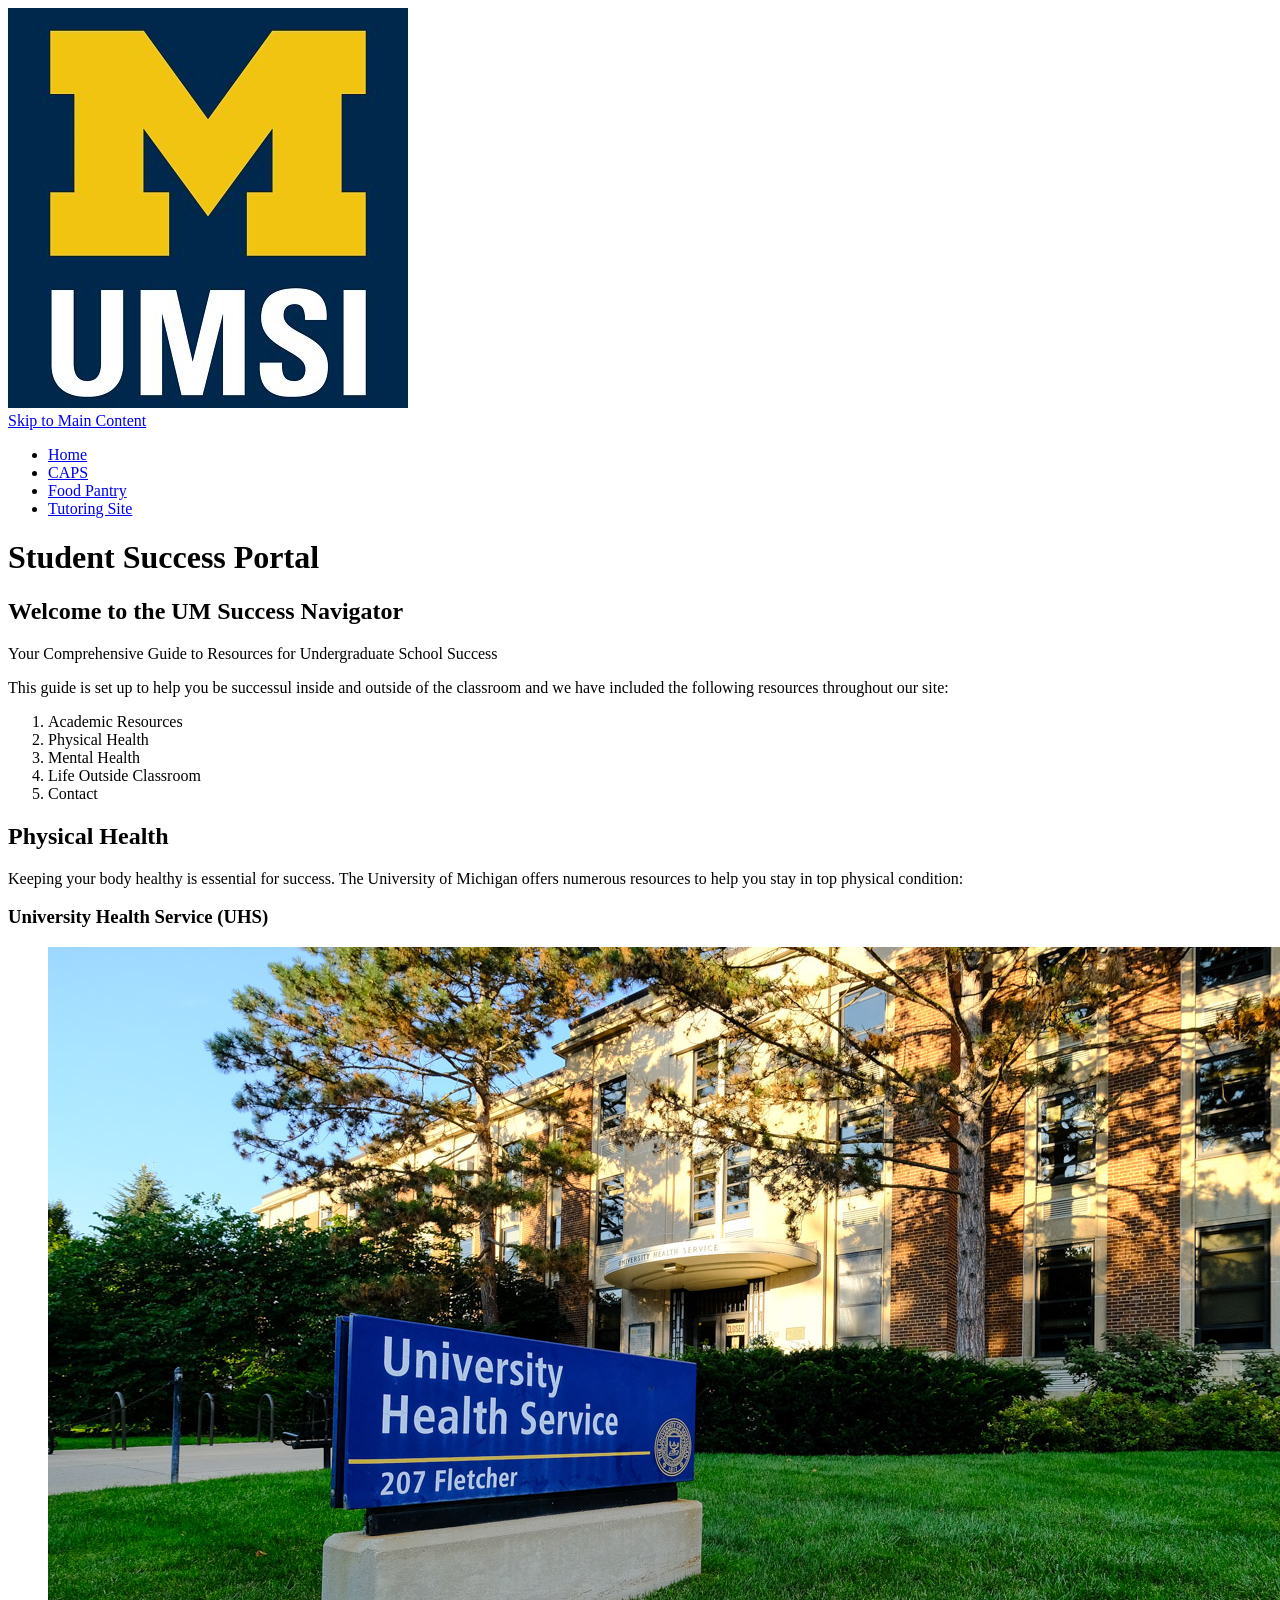
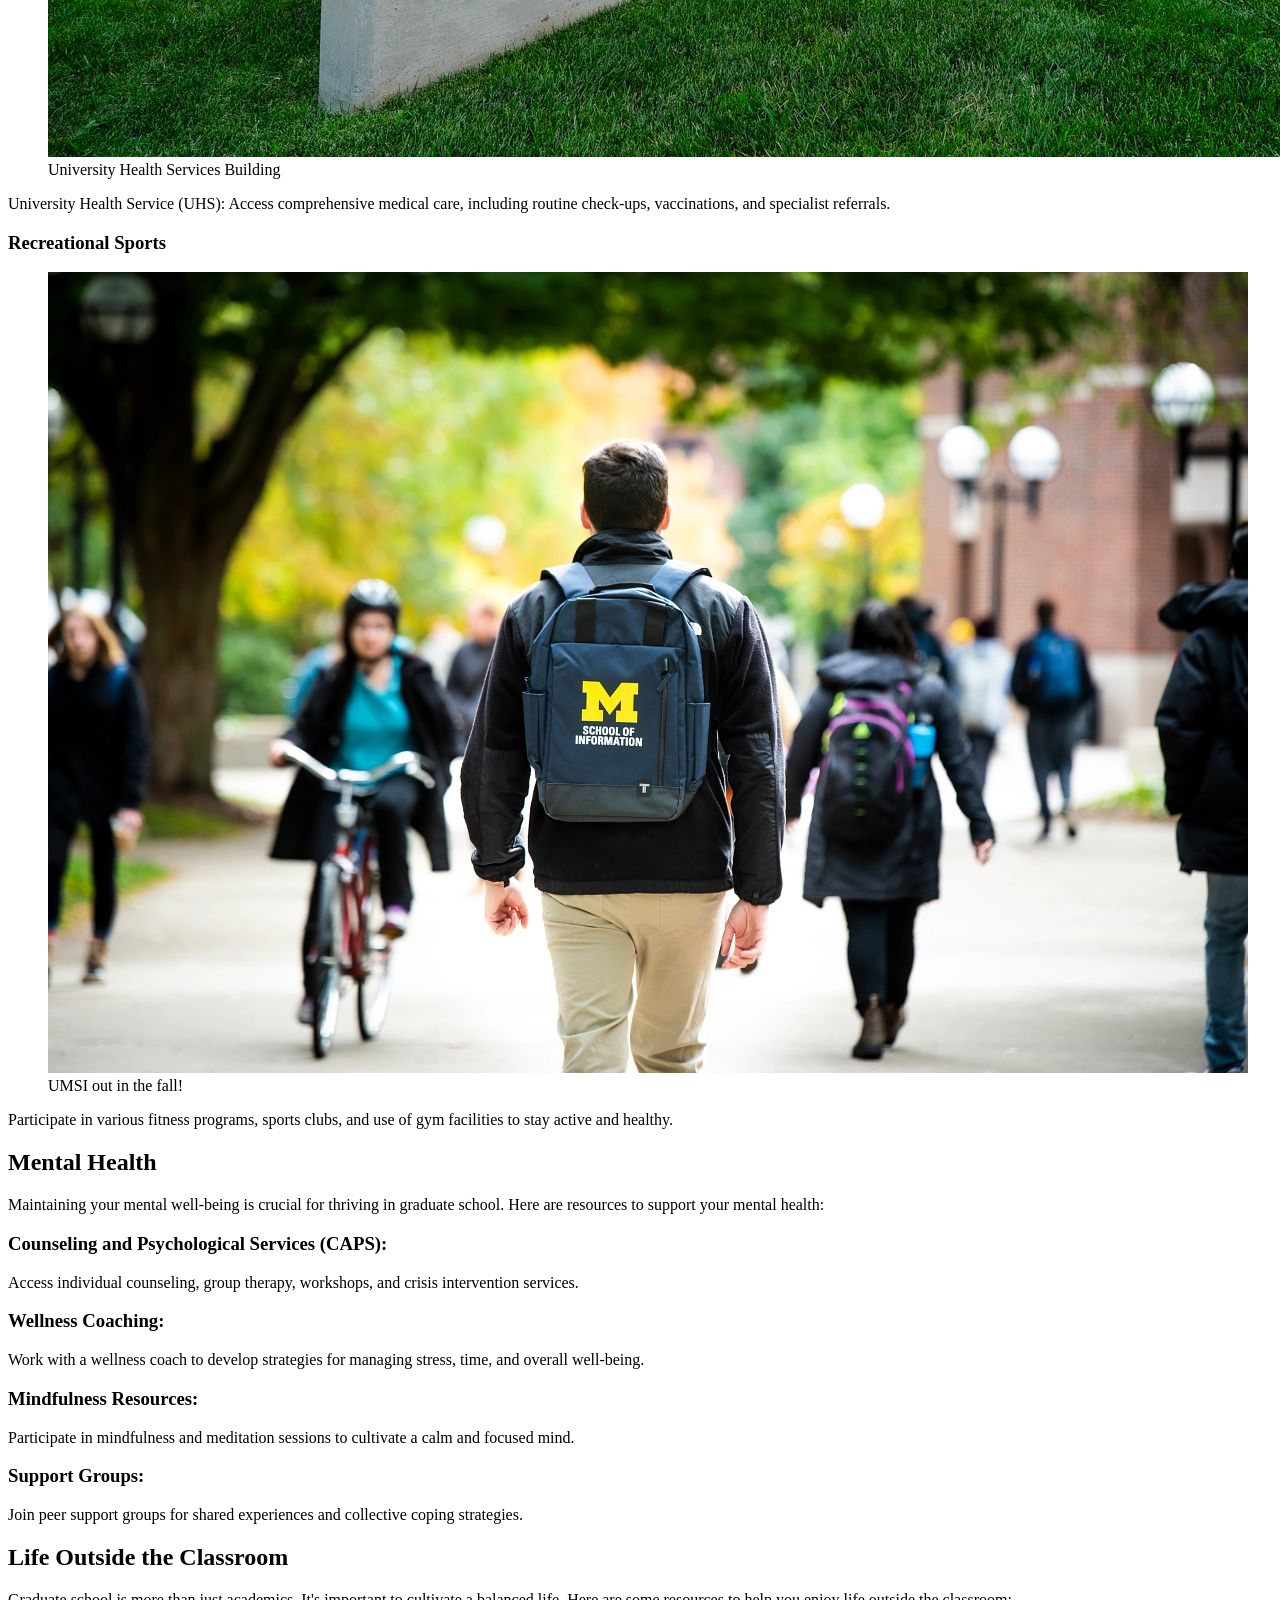
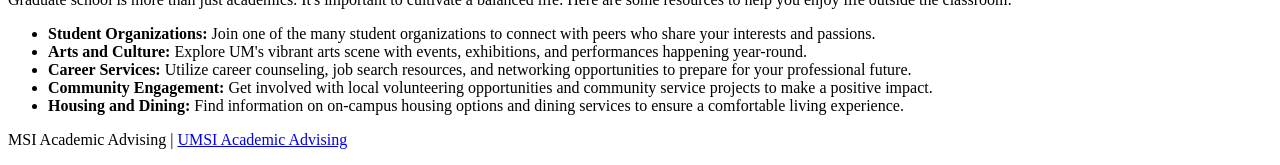
==== index.html @ 6a4523b0 "Fix" ====
<!DOCTYPE html>
<html lang="en">
<head>
    <meta charset="UTF-8">
    <meta name="viewport" content="width=device-width, initial-scale=1.0">
    <title>Student Success Portal</title>
</head>
<body>

    <header>
        <img src="images/UMSI_signature_vertical_informal_solidblue.jpg" alt="UMSI Logo"><br>
        <a href = "#main">Skip to Main Content</a>
        <nav>
            <ul>
                <li><a href = "index.html">Home</a></li>
                <li><a href = "caps.html">CAPS</a></li>
                <li><a href = "food_pantry.html">Food Pantry</a></li>
                <li><a href = "tutoring_site.html">Tutoring Site</a></li>
            </ul>
        </nav>
        <h1>Student Success Portal</h1>

    </header>
    <main id="main">
        <section>
            <h2>Welcome to the UM Success Navigator</h2>
            <p> Your Comprehensive Guide to Resources for Undergraduate School Success</p>
            <p>This guide is set up to help you be successul inside and outside of the classroom and we have included the following resources throughout our site:</p>
            <ol>
                <li>Academic Resources</li>
                <li>Physical Health</li>
                <li>Mental Health</li>
                <li>Life Outside Classroom</li>
                <li>Contact</li>
            </ol>
        </section>
        <section>
            <h2>Physical Health</h2>
            <p>Keeping your body healthy is essential for success. The University of Michigan offers numerous resources to help you stay in top physical condition:</p>
            <article>
                <h3>University Health Service (UHS)</h3>
                <figure>
                    <img src="images/UHS.jpg" alt="University Health Services building">
                    <figcaption>University Health Services Building</figcaption>
                </figure>
                <p>University Health Service (UHS): Access comprehensive medical care, including routine check-ups, vaccinations, and specialist referrals.</p>
            </article>
            <article>
                <h3>Recreational Sports</h3>
                <figure>
                    <img src="images/UMSI_CampusFall_UMSIBackpack_02.jpg" alt="A student wears a UMSI backpack in fall on the drag.">
                    <figcaption>UMSI out in the fall!</figcaption>
                </figure>
                <p>Participate in various fitness programs, sports clubs, and use of gym facilities to stay active and healthy.</p>
            </article>
        </section>
        
        <section>
            <h2>Mental Health</h2>
            <p>Maintaining your mental well-being is crucial for thriving in graduate school. Here are resources to support your mental health:</p>
            <article>
                <h3>Counseling and Psychological Services (CAPS):</h3>
                <p> Access individual counseling, group therapy, workshops, and crisis intervention services.</p>
            </article>
            <article>
                <h3>Wellness Coaching:</h3>

                <p>Work with a wellness coach to develop strategies for managing stress, time, and overall well-being.</p>
            </article>
            <article>
                <h3>Mindfulness Resources:</h3>

                <p> Participate in mindfulness and meditation sessions to cultivate a calm and focused mind.</p>
            </article>
            <article>
                <h3>Support Groups:</h3>

                <p> Join peer support groups for shared experiences and collective coping strategies.</p>
            </article>
        </section>

        
        <section id="life-outside-classroom">
            <h2>Life Outside the Classroom</h2>
            <p>Graduate school is more than just academics. It's important to cultivate a balanced life. Here are some resources to help you enjoy life outside the classroom:</p>
            <ul>
                <li><strong>Student Organizations:</strong> Join one of the many student organizations to connect with peers who share your interests and passions.</li>
                <li><strong>Arts and Culture:</strong> Explore UM's vibrant arts scene with events, exhibitions, and performances happening year-round.</li>
                <li><strong>Career Services:</strong> Utilize career counseling, job search resources, and networking opportunities to prepare for your professional future.</li>
                <li><strong>Community Engagement:</strong> Get involved with local volunteering opportunities and community service projects to make a positive impact.</li>
                <li><strong>Housing and Dining:</strong> Find information on on-campus housing options and dining services to ensure a comfortable living experience.</li>
            </ul>
        </section>
        <!-- Content taken & modified from UMGPT with the prompt, "write me a webpage of intro content to help University of Michigan Master's students navigate different resources for being successful in grad school - this will include academic resources, physical health resources, mental health resources, support for life outside the classroom"
        UMGPT. (2024). UMGPT (August 29th version) [Large language model]. -->
    </main>
    <footer>
        <p>MSI Academic Advising | <a href="https://sites.google.com/umich.edu/msiacademicadvising/student-support-resources">UMSI Academic Advising </a></p>
    </footer>
</body>
</html>
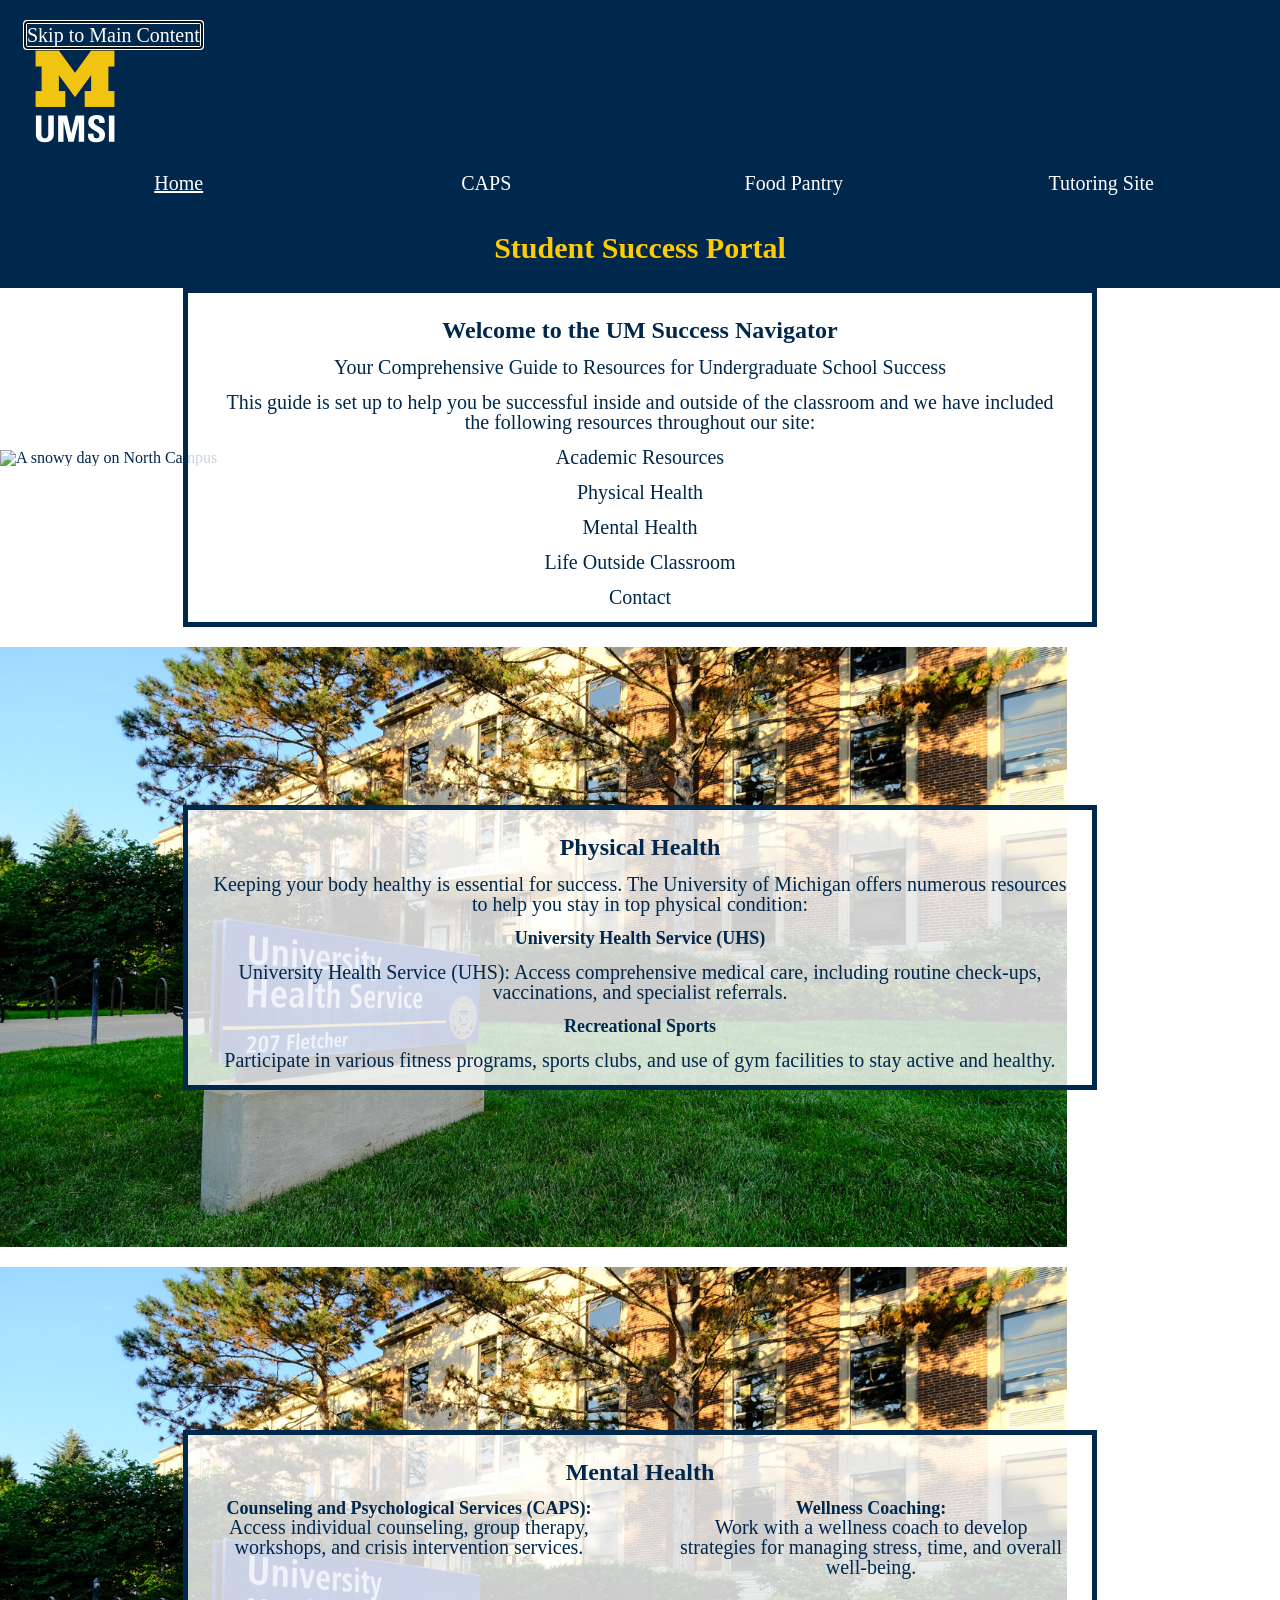
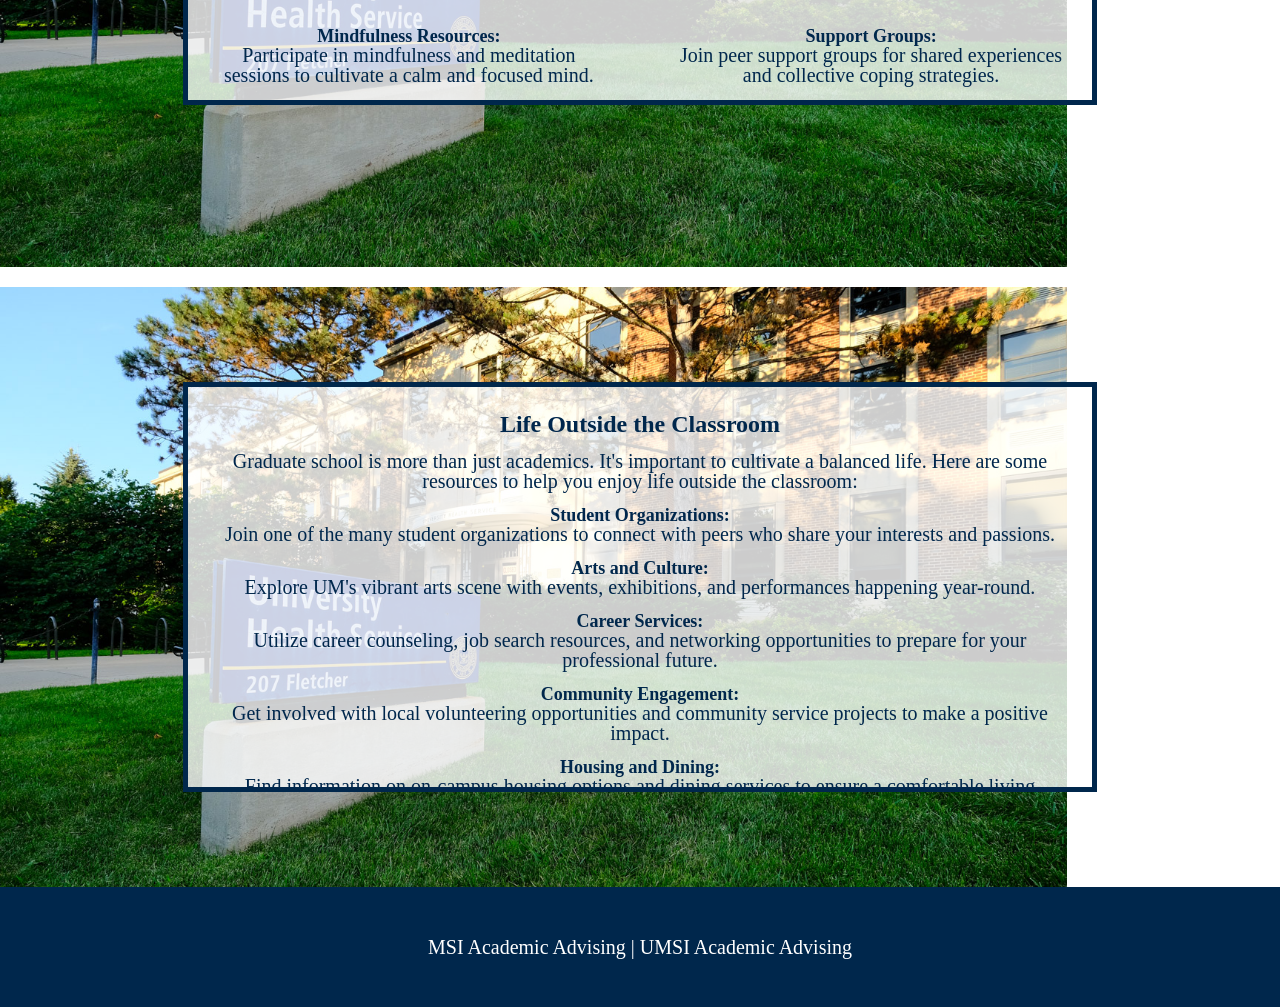
==== commit e3ca47ba: "Mobile for index" ====
--- a/index.html
+++ b/index.html
@@ -3,16 +3,18 @@
 <head>
     <meta charset="UTF-8">
     <meta name="viewport" content="width=device-width, initial-scale=1.0">
+    <link rel="stylesheet" href="css/html5reset.css">
+    <link rel="stylesheet" href="css/style.css">
     <title>Student Success Portal</title>
 </head>
 <body>
 
     <header>
-        <img src="images/UMSI_signature_vertical_informal_solidblue.jpg" alt="UMSI Logo"><br>
-        <a href = "#main">Skip to Main Content</a>
+        <div class="skip"><a href="#main" autofocus tabindex="0">Skip to Main Content</a></div>
+        <img id="logo" src="images/UMSI_signature_vertical_informal_solidblue.jpg" alt="UMSI Logo"><br>
         <nav>
-            <ul>
-                <li><a href = "index.html">Home</a></li>
+            <ul id="menu">
+                <li><a href = "index.html" class="selected">Home</a></li>
                 <li><a href = "caps.html">CAPS</a></li>
                 <li><a href = "food_pantry.html">Food Pantry</a></li>
                 <li><a href = "tutoring_site.html">Tutoring Site</a></li>
@@ -22,77 +24,61 @@
 
     </header>
     <main id="main">
-        <section>
-            <h2>Welcome to the UM Success Navigator</h2>
-            <p> Your Comprehensive Guide to Resources for Undergraduate School Success</p>
-            <p>This guide is set up to help you be successul inside and outside of the classroom and we have included the following resources throughout our site:</p>
-            <ol>
-                <li>Academic Resources</li>
-                <li>Physical Health</li>
-                <li>Mental Health</li>
-                <li>Life Outside Classroom</li>
-                <li>Contact</li>
-            </ol>
-        </section>
-        <section>
-            <h2>Physical Health</h2>
-            <p>Keeping your body healthy is essential for success. The University of Michigan offers numerous resources to help you stay in top physical condition:</p>
-            <article>
-                <h3>University Health Service (UHS)</h3>
-                <figure>
-                    <img src="images/UHS.jpg" alt="University Health Services building">
-                    <figcaption>University Health Services Building</figcaption>
-                </figure>
-                <p>University Health Service (UHS): Access comprehensive medical care, including routine check-ups, vaccinations, and specialist referrals.</p>
-            </article>
-            <article>
-                <h3>Recreational Sports</h3>
-                <figure>
-                    <img src="images/UMSI_CampusFall_UMSIBackpack_02.jpg" alt="A student wears a UMSI backpack in fall on the drag.">
-                    <figcaption>UMSI out in the fall!</figcaption>
-                </figure>
-                <p>Participate in various fitness programs, sports clubs, and use of gym facilities to stay active and healthy.</p>
-            </article>
-        </section>
+        <div class="container">
+            <div id="home-text" class="textbox">
+                <h2>Welcome to the UM Success Navigator</h2>
+                <p> Your Comprehensive Guide to Resources for Undergraduate School Success</p>
+                <p>This guide is set up to help you be successful inside and outside of the classroom and we have included the following resources throughout our site:</p>
+                <ol>
+                    <li>Academic Resources</li>
+                    <li>Physical Health</li>
+                    <li>Mental Health</li>
+                    <li>Life Outside Classroom</li>
+                    <li>Contact</li>
+                </ol>
+            </div>
+            <img id="home-img" class="imgbox" src="images/MCOMMONS-WinterSemester2025-37.jpg" alt="A snowy day on North Campus">
+
+            <div id="physical-text" class="textbox">
+                <h2>Physical Health</h2>
+                <p>Keeping your body healthy is essential for success. The University of Michigan offers numerous resources to help you stay in top physical condition:</p>
+                <article>
+                    <h4>University Health Service (UHS)</h4>
+                    <p>University Health Service (UHS): Access comprehensive medical care, including routine check-ups, vaccinations, and specialist referrals.</p>
+                </article>
+                <article>
+                    <h4>Recreational Sports</h4>
+                    <p>Participate in various fitness programs, sports clubs, and use of gym facilities to stay active and healthy.</p>
+                </article>
+            </div>
+            <img id="physical-img" class="imgbox" src="images/UHS.jpg" alt="University Health Services building">
         
-        <section>
-            <h2>Mental Health</h2>
-            <p>Maintaining your mental well-being is crucial for thriving in graduate school. Here are resources to support your mental health:</p>
-            <article>
-                <h3>Counseling and Psychological Services (CAPS):</h3>
-                <p> Access individual counseling, group therapy, workshops, and crisis intervention services.</p>
-            </article>
-            <article>
-                <h3>Wellness Coaching:</h3>
+            <div id="mental-text" class="textbox">
+                <h2>Mental Health</h2>
+                <ul id="health-list">
+                    <li><h4>Counseling and Psychological Services (CAPS):</h4> Access individual counseling, group therapy, workshops, and crisis intervention services.</li>
+                    <li><h4>Wellness Coaching:</h4> Work with a wellness coach to develop strategies for managing stress, time, and overall well-being.</li>
+                    <li><h4>Mindfulness Resources:</h4> Participate in mindfulness and meditation sessions to cultivate a calm and focused mind.</li>
+                    <li><h4>Support Groups:</h4> Join peer support groups for shared experiences and collective coping strategies.</li>
+                </ul>
+            </div>
+            <img id="mental-img" class="imgbox" src="images/UHS.jpg" alt="University Health Services building">
 
-                <p>Work with a wellness coach to develop strategies for managing stress, time, and overall well-being.</p>
-            </article>
-            <article>
-                <h3>Mindfulness Resources:</h3>
-
-                <p> Participate in mindfulness and meditation sessions to cultivate a calm and focused mind.</p>
-            </article>
-            <article>
-                <h3>Support Groups:</h3>
-
-                <p> Join peer support groups for shared experiences and collective coping strategies.</p>
-            </article>
-        </section>
-
-        
-        <section id="life-outside-classroom">
-            <h2>Life Outside the Classroom</h2>
-            <p>Graduate school is more than just academics. It's important to cultivate a balanced life. Here are some resources to help you enjoy life outside the classroom:</p>
-            <ul>
-                <li><strong>Student Organizations:</strong> Join one of the many student organizations to connect with peers who share your interests and passions.</li>
-                <li><strong>Arts and Culture:</strong> Explore UM's vibrant arts scene with events, exhibitions, and performances happening year-round.</li>
-                <li><strong>Career Services:</strong> Utilize career counseling, job search resources, and networking opportunities to prepare for your professional future.</li>
-                <li><strong>Community Engagement:</strong> Get involved with local volunteering opportunities and community service projects to make a positive impact.</li>
-                <li><strong>Housing and Dining:</strong> Find information on on-campus housing options and dining services to ensure a comfortable living experience.</li>
-            </ul>
-        </section>
-        <!-- Content taken & modified from UMGPT with the prompt, "write me a webpage of intro content to help University of Michigan Master's students navigate different resources for being successful in grad school - this will include academic resources, physical health resources, mental health resources, support for life outside the classroom"
-        UMGPT. (2024). UMGPT (August 29th version) [Large language model]. -->
+            <div id="outside-text" class= "textbox">
+                <h2>Life Outside the Classroom</h2>
+                <p>Graduate school is more than just academics. It's important to cultivate a balanced life. Here are some resources to help you enjoy life outside the classroom:</p>
+                <ul id="life -list">
+                    <li><h4>Student Organizations:</h4> Join one of the many student organizations to connect with peers who share your interests and passions.</li>
+                    <li><h4>Arts and Culture:</h4> Explore UM's vibrant arts scene with events, exhibitions, and performances happening year-round.</li>
+                    <li><h4>Career Services:</h4> Utilize career counseling, job search resources, and networking opportunities to prepare for your professional future.</li>
+                    <li><h4>Community Engagement:</h4> Get involved with local volunteering opportunities and community service projects to make a positive impact.</li>
+                    <li><h4>Housing and Dining:</h4> Find information on on-campus housing options and dining services to ensure a comfortable living experience.</li>
+                </ul>
+            </div>
+            <img id="outside-img" class="imgbox" src="images/UHS.jpg" alt="University Health Services building">
+            <!-- Content taken & modified from UMGPT with the prompt, "write me a webpage of intro content to help University of Michigan Master's students navigate different resources for being successful in grad school - this will include academic resources, physical health resources, mental health resources, support for life outside the classroom"
+            UMGPT. (2024). UMGPT (August 29th version) [Large language model]. -->
+        </div>
     </main>
     <footer>
         <p>MSI Academic Advising | <a href="https://sites.google.com/umich.edu/msiacademicadvising/student-support-resources">UMSI Academic Advising </a></p>
--- a/css/style.css
+++ b/css/style.css
@@ -0,0 +1,162 @@
+p, li {
+    font-size: 20px;
+    margin: 15px;
+    padding-right: 10px;
+    padding-left: 10px;
+    font-family: 'Sans serif';
+}
+
+*:focus {
+    border: 2px solid;
+}
+
+a:link, a:visited, a:hover, a:active{
+    font-size: 20px;
+    color: white;
+    text-align: center;
+}
+
+a {
+    text-decoration: none;
+}
+
+.selected {
+    text-decoration: underline;
+}
+
+.skip a {
+    position: relative;
+    top: -100px
+}
+
+.skip a:focus {
+    top: 0px;
+}
+
+.container {
+    display: grid;
+    color: #00274C;
+    grid-template-columns: 1fr 5fr 1fr;
+
+    align-items: center;
+    justify-content: center;
+    row-gap: 20px;
+}
+
+.imgbox{
+    grid-column-start: 1;
+    grid-column-end: 3;
+    z-index: 0;
+
+    max-height: 600px;
+    overflow: hidden;
+}
+
+.textbox {
+    background-color: rgba(255, 255, 255, .8);
+    grid-column-start: 2;
+    grid-column-end: 2;
+    border: 5px solid #00274C;
+    z-index: 1;
+
+    text-align: center;
+    vertical-align: middle;
+    overflow: hidden;
+    margin: auto;
+    overflow: scroll;
+    max-height: 400px;
+}
+
+header {
+    background-color: #00274C;
+    text-decoration-color: #FFCB05;
+    color: #FFCB05;
+    padding: 25px;
+    margin: 0px;
+    border: 0px;
+}
+
+h1, h2 {
+    font-size: 24px;
+    margin-top: 25px;
+    font-weight: bold;
+    text-align: center;
+}
+
+h1 {
+    font-size: 30px;
+}
+
+h3 {
+    font-size: 20px;
+    text-align: center;
+}
+
+h4 {
+    font-size: 18px;
+    font-weight: bold;
+}
+
+body {
+    margin: 0px;
+    padding: 0px;
+}
+
+#home-text, #home-img {
+    grid-row-start: 1;       
+    grid-row-end: 1;  
+}
+
+#physical-text, #physical-img {
+    grid-row-start: 2;       
+    grid-row-end: 2;  
+}
+
+#mental-text, #mental-img {
+    grid-row-start: 3;       
+    grid-row-end: 3;  
+}
+
+#outside-text, #outside-img {
+    grid-row-start: 4;       
+    grid-row-end: 4;  
+}
+
+#skip {
+    margin: 10px;
+}
+
+#menu {
+    margin-top: 10px;
+    display: grid;
+    grid-template-columns: 1fr 1fr 1fr 1fr;
+    list-style: none;
+}
+
+#menu li {
+    grid-column: span 1;
+    text-align: center;
+}
+
+#health-list {
+    display: grid;
+    grid-template-columns: 1fr 1fr;
+    gap: 20px;
+}
+
+#life-list {
+    display: grid;
+    grid-template-columns: 1fr 1fr;
+    gap: 20px;
+}
+
+#logo {
+    width: 100px;
+}
+
+footer {
+    background-color: #00274C;
+    text-align: center;
+    color: white;
+    padding: 35px;
+}
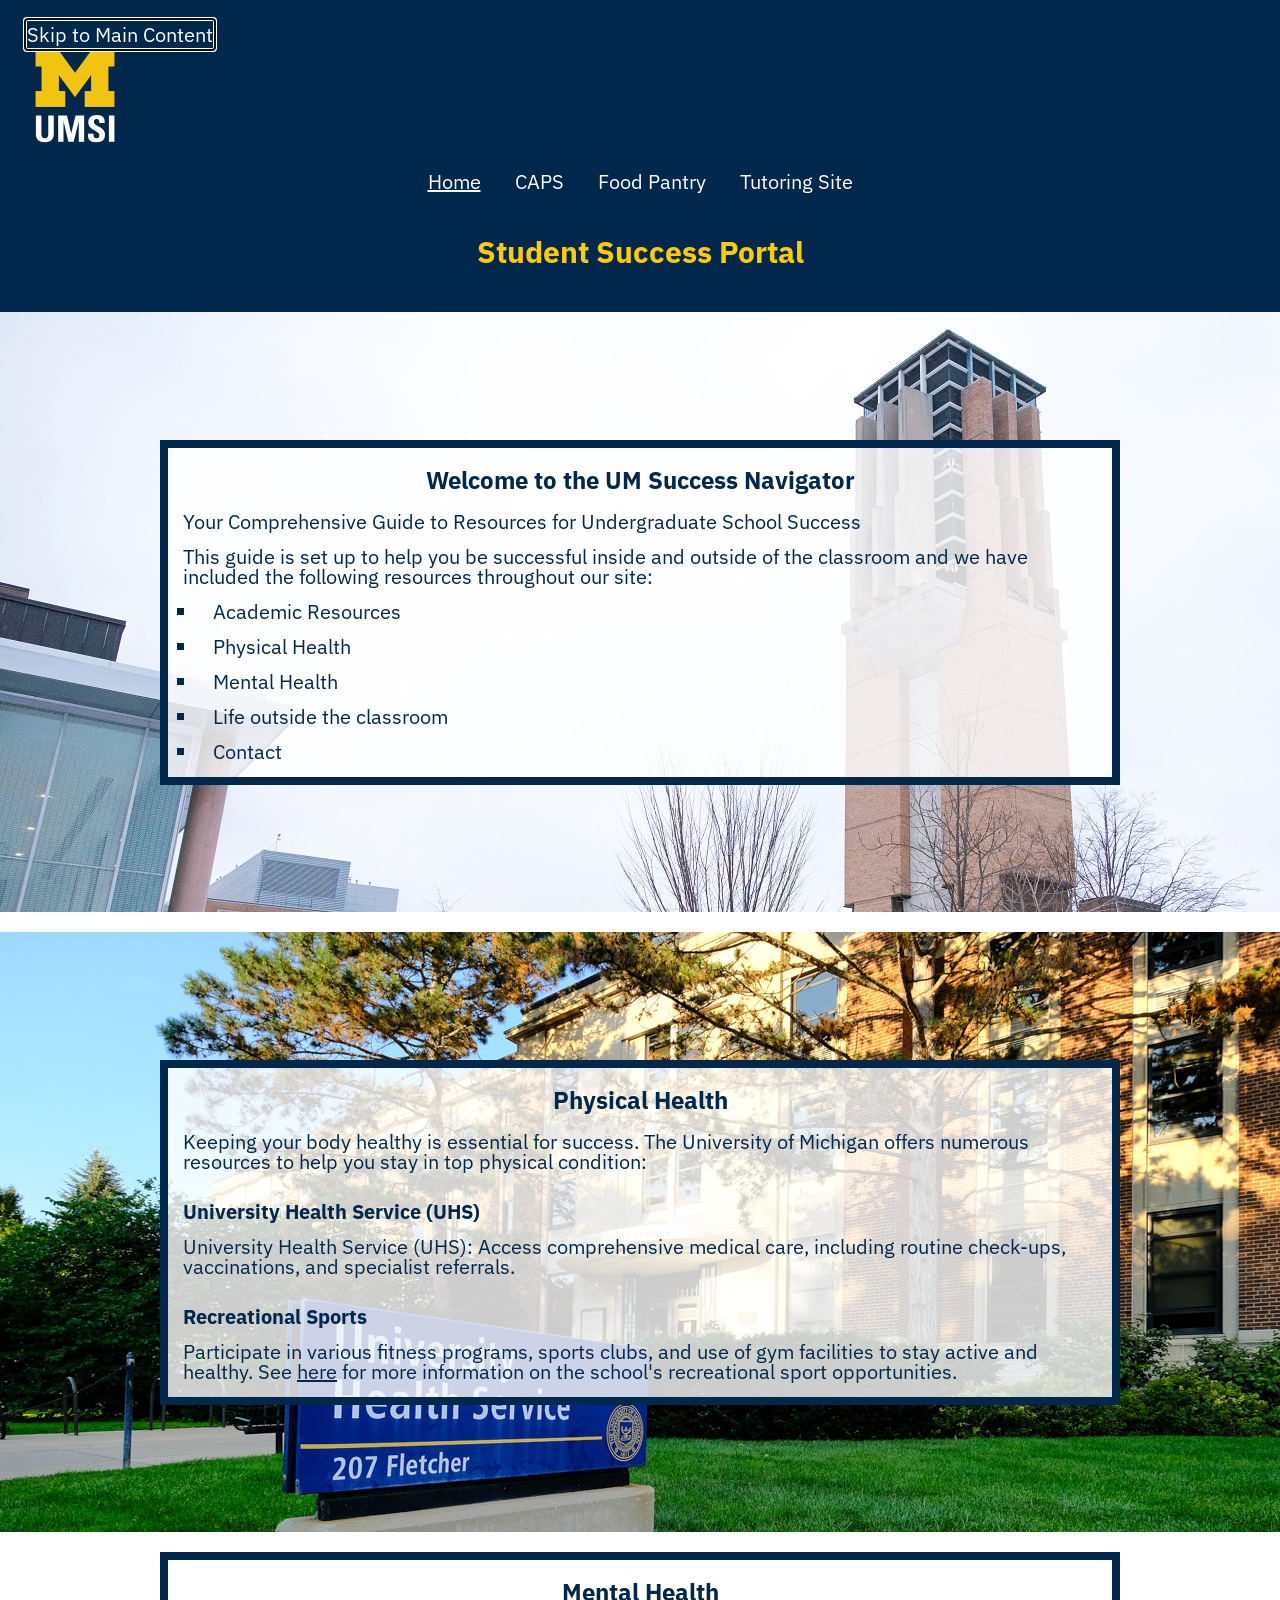
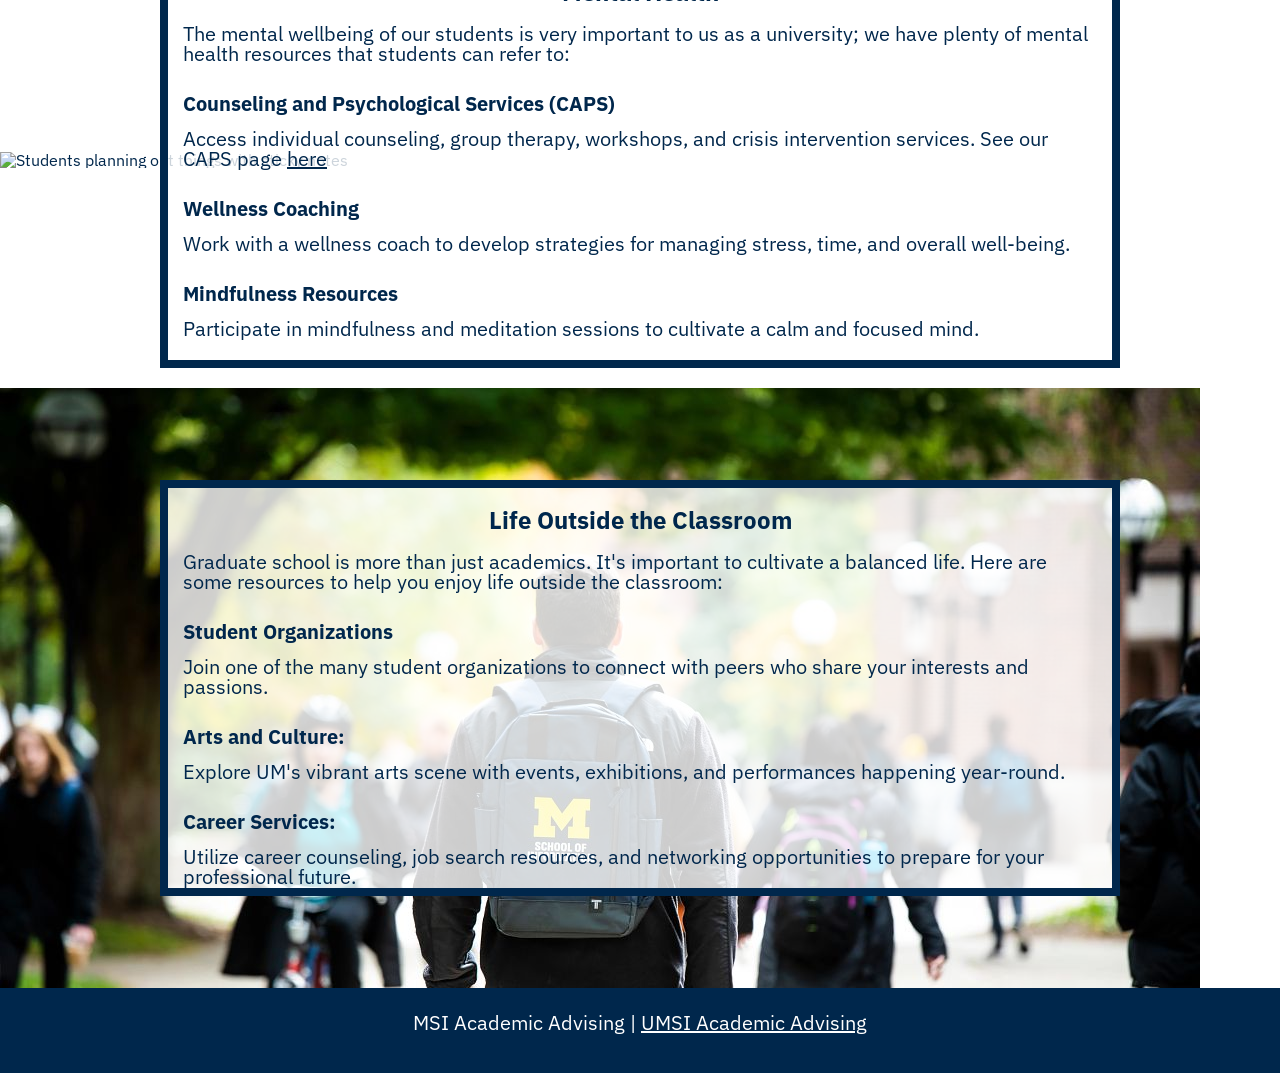
==== commit b2f8142b: "Index page" ====
--- a/index.html
+++ b/index.html
@@ -5,41 +5,45 @@
     <meta name="viewport" content="width=device-width, initial-scale=1.0">
     <link rel="stylesheet" href="css/html5reset.css">
     <link rel="stylesheet" href="css/style.css">
+
+    <link rel="preconnect" href="https://fonts.googleapis.com">
+    <link rel="preconnect" href="https://fonts.gstatic.com" crossorigin>
+    <link href="https://fonts.googleapis.com/css2?family=IBM+Plex+Sans:ital,wght@0,100..700;1,100..700&display=swap" rel="stylesheet">
     <title>Student Success Portal</title>
 </head>
 <body>
-
     <header>
         <div class="skip"><a href="#main" autofocus tabindex="0">Skip to Main Content</a></div>
         <img id="logo" src="images/UMSI_signature_vertical_informal_solidblue.jpg" alt="UMSI Logo"><br>
         <nav>
-            <ul id="menu">
-                <li><a href = "index.html" class="selected">Home</a></li>
-                <li><a href = "caps.html">CAPS</a></li>
-                <li><a href = "food_pantry.html">Food Pantry</a></li>
-                <li><a href = "tutoring_site.html">Tutoring Site</a></li>
-            </ul>
+            <li><a href = "index.html" class="selected">Home</a></li>
+            <li><a href = "caps.html">CAPS</a></li>
+            <li><a href = "food_pantry.html">Food Pantry</a></li>
+            <li><a href = "tutoring_site.html">Tutoring Site</a></li>
         </nav>
         <h1>Student Success Portal</h1>
 
     </header>
     <main id="main">
         <div class="container">
-            <div id="home-text" class="textbox">
+            <div class="row-1 textbox" tabindex="1">
                 <h2>Welcome to the UM Success Navigator</h2>
                 <p> Your Comprehensive Guide to Resources for Undergraduate School Success</p>
                 <p>This guide is set up to help you be successful inside and outside of the classroom and we have included the following resources throughout our site:</p>
-                <ol>
+                <ul>
                     <li>Academic Resources</li>
                     <li>Physical Health</li>
                     <li>Mental Health</li>
-                    <li>Life Outside Classroom</li>
+                    <li>Life outside the classroom</li>
                     <li>Contact</li>
-                </ol>
+                </ul>
             </div>
-            <img id="home-img" class="imgbox" src="images/MCOMMONS-WinterSemester2025-37.jpg" alt="A snowy day on North Campus">
 
-            <div id="physical-text" class="textbox">
+            <div class="row-1 imgbox">
+                <img src="images/MCOMMONS-WinterSemester2025-32.jpg" alt="A snowy day on North Campus">
+            </div>
+
+            <div class="row-2 textbox" tabindex="2">
                 <h2>Physical Health</h2>
                 <p>Keeping your body healthy is essential for success. The University of Michigan offers numerous resources to help you stay in top physical condition:</p>
                 <article>
@@ -48,40 +52,74 @@
                 </article>
                 <article>
                     <h4>Recreational Sports</h4>
-                    <p>Participate in various fitness programs, sports clubs, and use of gym facilities to stay active and healthy.</p>
+                    <p>Participate in various fitness programs, sports clubs, and use of gym facilities to stay active and healthy. See <a href = "https://recsports.umich.edu/" tabindex="3">here</a> for more information on the school's recreational sport opportunities.</p>
                 </article>
             </div>
-            <img id="physical-img" class="imgbox" src="images/UHS.jpg" alt="University Health Services building">
-        
-            <div id="mental-text" class="textbox">
+
+            <div class="row-2 imgbox">
+                <img src="images/UHS.jpg" alt="University Health Services building">
+            </div>
+
+            <div class="row-3 textbox" tabindex="4">
                 <h2>Mental Health</h2>
-                <ul id="health-list">
-                    <li><h4>Counseling and Psychological Services (CAPS):</h4> Access individual counseling, group therapy, workshops, and crisis intervention services.</li>
-                    <li><h4>Wellness Coaching:</h4> Work with a wellness coach to develop strategies for managing stress, time, and overall well-being.</li>
-                    <li><h4>Mindfulness Resources:</h4> Participate in mindfulness and meditation sessions to cultivate a calm and focused mind.</li>
-                    <li><h4>Support Groups:</h4> Join peer support groups for shared experiences and collective coping strategies.</li>
+                <p>The mental wellbeing of our students is very important to us as a university; we have plenty of mental health resources that students can refer to:</p>
+                <article>
+                    <h4>Counseling and Psychological Services (CAPS)</h4>
+                    <p>Access individual counseling, group therapy, workshops, and crisis intervention services. See our CAPS page <a href = "caps.html" tabindex="5">here</a></p>
+                </article>
+                <article>
+                    <h4>Wellness Coaching</h4> 
+                    <p>Work with a wellness coach to develop strategies for managing stress, time, and overall well-being.</p>
+                </article>
+                <article>
+                    <h4>Mindfulness Resources</h4>
+                    <p>Participate in mindfulness and meditation sessions to cultivate a calm and focused mind.</p>
+                </article>
+                <article>
+                    <h4>Support Groups</h4>
+                    <p>Join peer support groups for shared experiences and collective coping strategies.</p>
+                </article>
+            </div>
+
+            <div class="row-3 imgbox">
+                <img src="/Users/kennedy/Desktop/SI339/client_project_w25/images/UMSI_DesignJam_GreatLakesWaterSafety.JPG" alt="Students planning out things with sticky notes">
+            </div>
+
+            <div class="row-4 textbox" tabindex="6">
+                <h2>Life Outside the Classroom</h2>
+                <p>Graduate school is more than just academics. It's important to cultivate a balanced life. Here are some resources to help you enjoy life outside the classroom:</p>
+                <article>
+                    <h4>Student Organizations</h4> 
+                    <p>Join one of the many student organizations to connect with peers who share your interests and passions. </p>
+                </article>
+                <article>
+                    <h4>Arts and Culture:</h4> 
+                    <p>Explore UM's vibrant arts scene with events, exhibitions, and performances happening year-round. </p>
+                </article>
+                <article>
+                    <h4>Career Services:</h4> 
+                    <p>Utilize career counseling, job search resources, and networking opportunities to prepare for your professional future.</p>
+                </article>
+                <article>
+                    <h4>Community Engagement:</h4> 
+                    <p>Get involved with local volunteering opportunities and community service projects to make a positive impact.</p>
+                </article>
+                <article>
+                    <h4>Housing and Dining:</h4>
+                    <p>Find information on on-campus housing options and dining services to ensure a comfortable living experience.</p>
+                </article>
                 </ul>
             </div>
-            <img id="mental-img" class="imgbox" src="images/UHS.jpg" alt="University Health Services building">
 
-            <div id="outside-text" class= "textbox">
-                <h2>Life Outside the Classroom</h2>
-                <p>Graduate school is more than just academics. It's important to cultivate a balanced life. Here are some resources to help you enjoy life outside the classroom:</p>
-                <ul id="life -list">
-                    <li><h4>Student Organizations:</h4> Join one of the many student organizations to connect with peers who share your interests and passions.</li>
-                    <li><h4>Arts and Culture:</h4> Explore UM's vibrant arts scene with events, exhibitions, and performances happening year-round.</li>
-                    <li><h4>Career Services:</h4> Utilize career counseling, job search resources, and networking opportunities to prepare for your professional future.</li>
-                    <li><h4>Community Engagement:</h4> Get involved with local volunteering opportunities and community service projects to make a positive impact.</li>
-                    <li><h4>Housing and Dining:</h4> Find information on on-campus housing options and dining services to ensure a comfortable living experience.</li>
-                </ul>
+            <div class="row-4 imgbox">
+                <img src="images/UMSI_CampusFall_UMSIBackpack_02.jpg" alt="Students walking around campus">
             </div>
-            <img id="outside-img" class="imgbox" src="images/UHS.jpg" alt="University Health Services building">
             <!-- Content taken & modified from UMGPT with the prompt, "write me a webpage of intro content to help University of Michigan Master's students navigate different resources for being successful in grad school - this will include academic resources, physical health resources, mental health resources, support for life outside the classroom"
             UMGPT. (2024). UMGPT (August 29th version) [Large language model]. -->
         </div>
     </main>
     <footer>
-        <p>MSI Academic Advising | <a href="https://sites.google.com/umich.edu/msiacademicadvising/student-support-resources">UMSI Academic Advising </a></p>
+        <p>MSI Academic Advising | <a href="https://sites.google.com/umich.edu/msiacademicadvising/student-support-resources" tabindex="5">UMSI Academic Advising </a></p>
     </footer>
 </body>
-</html>
+</html>
--- a/css/style.css
+++ b/css/style.css
@@ -1,162 +1,159 @@
-p, li {
-    font-size: 20px;
-    margin: 15px;
-    padding-right: 10px;
-    padding-left: 10px;
-    font-family: 'Sans serif';
+html {
+    scroll-behavior: smooth;
 }
 
 *:focus {
     border: 2px solid;
 }
 
+main ul {
+    list-style: square;
+    margin-left: 30px;
+}
 a:link, a:visited, a:hover, a:active{
+    color: #00274C;
+}
+
+header a:link, header a:visited, header a:hover, header a:active{
+    color: white;
+}
+footer a:link, footer a:visited, footer a:hover, footer a:active{
+    color: white;
+}
+
+*{
+    font-family: "IBM Plex Sans", sans-serif;
+}
+
+a {
     font-size: 20px;
-    color: white;
     text-align: center;
 }
 
-a {
+header a {
     text-decoration: none;
 }
-
-.selected {
+header .selected {
     text-decoration: underline;
 }
-
 .skip a {
     position: relative;
     top: -100px
 }
-
 .skip a:focus {
     top: 0px;
 }
-
 .container {
     display: grid;
     color: #00274C;
-    grid-template-columns: 1fr 5fr 1fr;
+    grid-template-columns: 1fr 6fr 1fr;
 
     align-items: center;
     justify-content: center;
     row-gap: 20px;
 }
-
 .imgbox{
     grid-column-start: 1;
-    grid-column-end: 3;
+    grid-column-end: 4;
+    max-height: 600px;
     z-index: 0;
-
-    max-height: 600px;
     overflow: hidden;
 }
-
 .textbox {
     background-color: rgba(255, 255, 255, .8);
     grid-column-start: 2;
     grid-column-end: 2;
-    border: 5px solid #00274C;
+    border: 8px solid #00274C;
+    max-height: 400px;
     z-index: 1;
 
-    text-align: center;
+    text-align: left;
     vertical-align: middle;
-    overflow: hidden;
+    overflow: scroll;
     margin: auto;
-    overflow: scroll;
-    max-height: 400px;
+}
+
+p, li {
+    font-size: 20px;
+    padding: 15px;
+    padding-top: 0px;
+}
+
+.textbox li {
+    text-align: left;
 }
 
 header {
     background-color: #00274C;
     text-decoration-color: #FFCB05;
+    font-family: "IBM Plex Sans", sans-serif;
     color: #FFCB05;
     padding: 25px;
     margin: 0px;
     border: 0px;
 }
-
 h1, h2 {
     font-size: 24px;
-    margin-top: 25px;
+    padding: 20px;
     font-weight: bold;
     text-align: center;
 }
-
 h1 {
     font-size: 30px;
 }
-
 h3 {
     font-size: 20px;
     text-align: center;
 }
-
 h4 {
-    font-size: 18px;
+    font-size: 20px;
+    padding: 15px;
     font-weight: bold;
 }
-
-body {
-    margin: 0px;
-    padding: 0px;
-}
-
-#home-text, #home-img {
+.row-1 {
     grid-row-start: 1;       
     grid-row-end: 1;  
 }
-
-#physical-text, #physical-img {
+.row-2  {
     grid-row-start: 2;       
     grid-row-end: 2;  
 }
-
-#mental-text, #mental-img {
+.row-3  {
     grid-row-start: 3;       
     grid-row-end: 3;  
 }
-
-#outside-text, #outside-img {
+.row-4 {
     grid-row-start: 4;       
     grid-row-end: 4;  
 }
-
-#skip {
-    margin: 10px;
-}
-
-#menu {
-    margin-top: 10px;
-    display: grid;
-    grid-template-columns: 1fr 1fr 1fr 1fr;
-    list-style: none;
-}
-
-#menu li {
-    grid-column: span 1;
+nav {
+    margin-top: 25px;
+    margin-bottom: 25px;
     text-align: center;
 }
-
-#health-list {
-    display: grid;
-    grid-template-columns: 1fr 1fr;
-    gap: 20px;
+nav li {
+    display: inline;
+    list-style: none;
+    text-align: center;
+    margin: auto;
 }
-
-#life-list {
-    display: grid;
-    grid-template-columns: 1fr 1fr;
-    gap: 20px;
-}
-
 #logo {
     width: 100px;
 }
-
+body{
+    margin: 0;
+    padding: 0;
+}
 footer {
     background-color: #00274C;
+    font-family: "IBM Plex Sans", sans-serif;
     text-align: center;
     color: white;
-    padding: 35px;
+    padding: 25px;
+}
+
+@media screen and (prefers-reduced-motion: reduce){
+    html{
+        scroll-behavior: auto;
+    }
 }
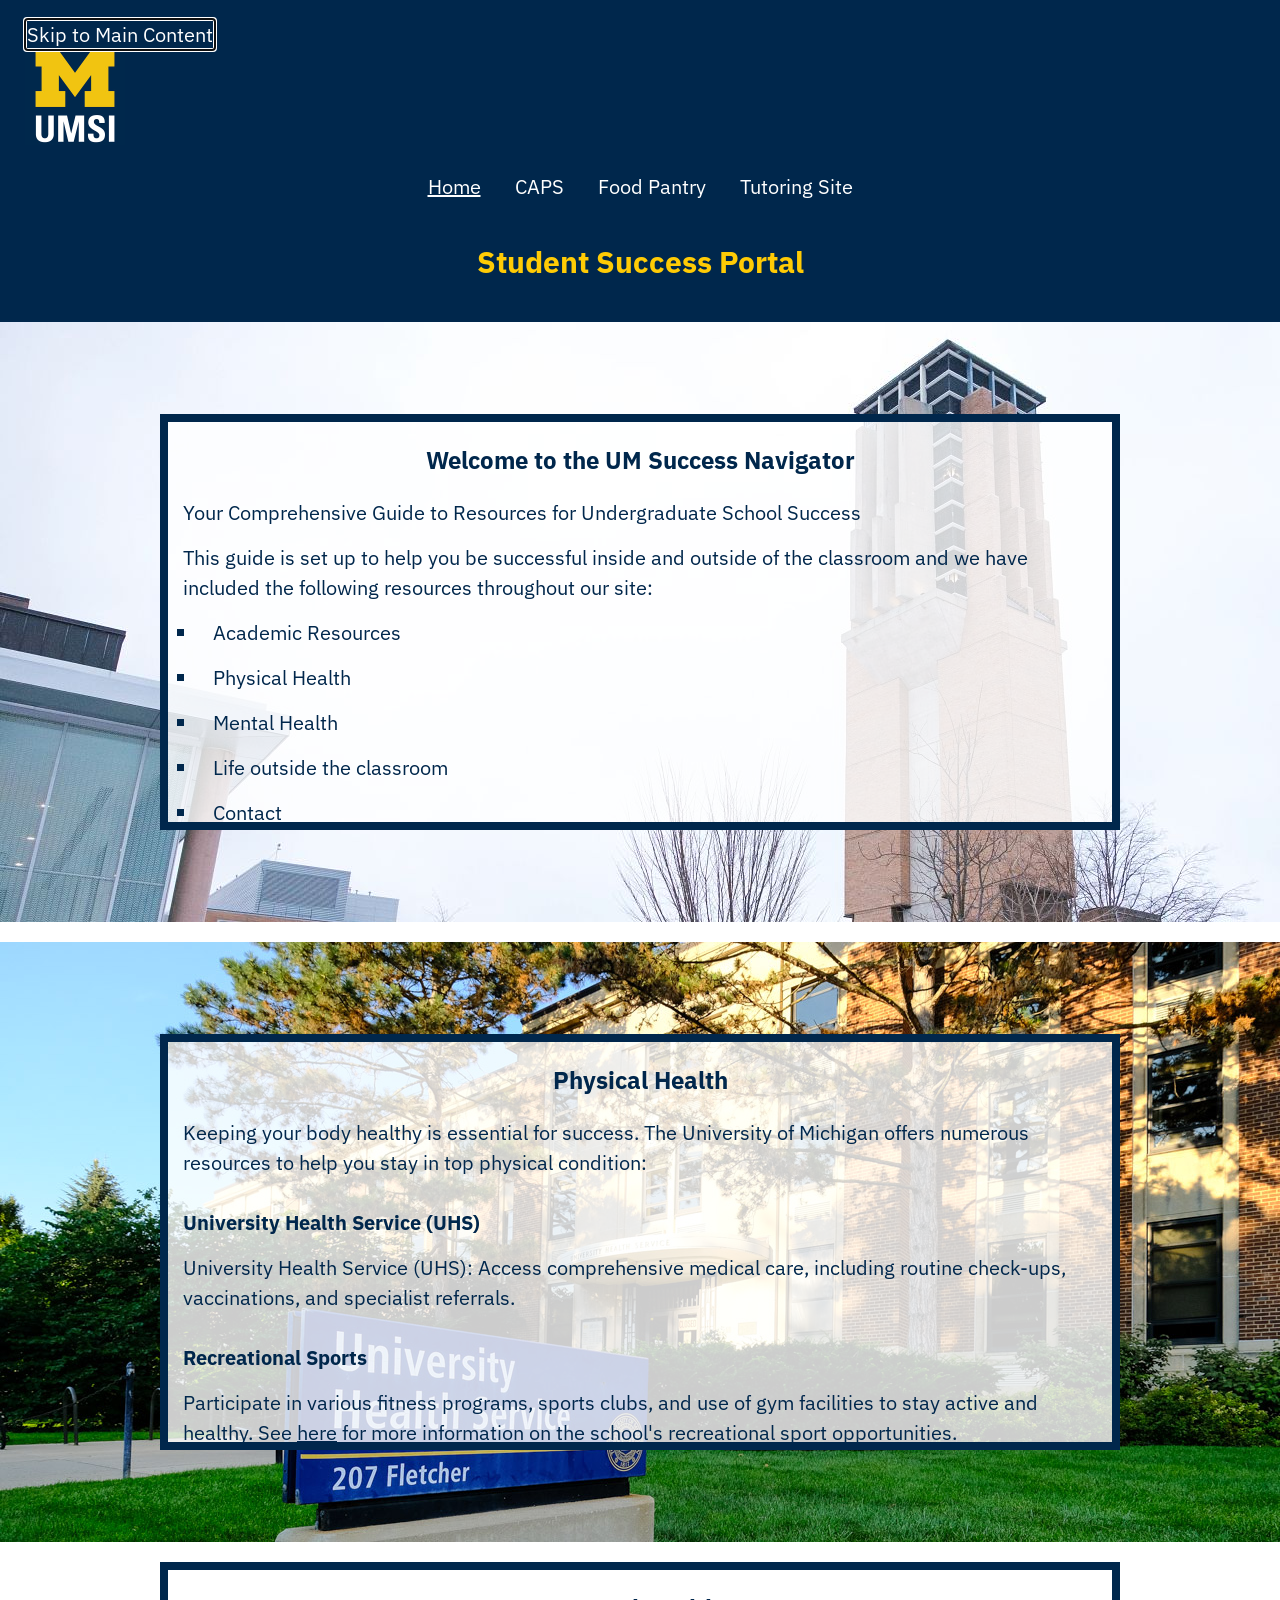
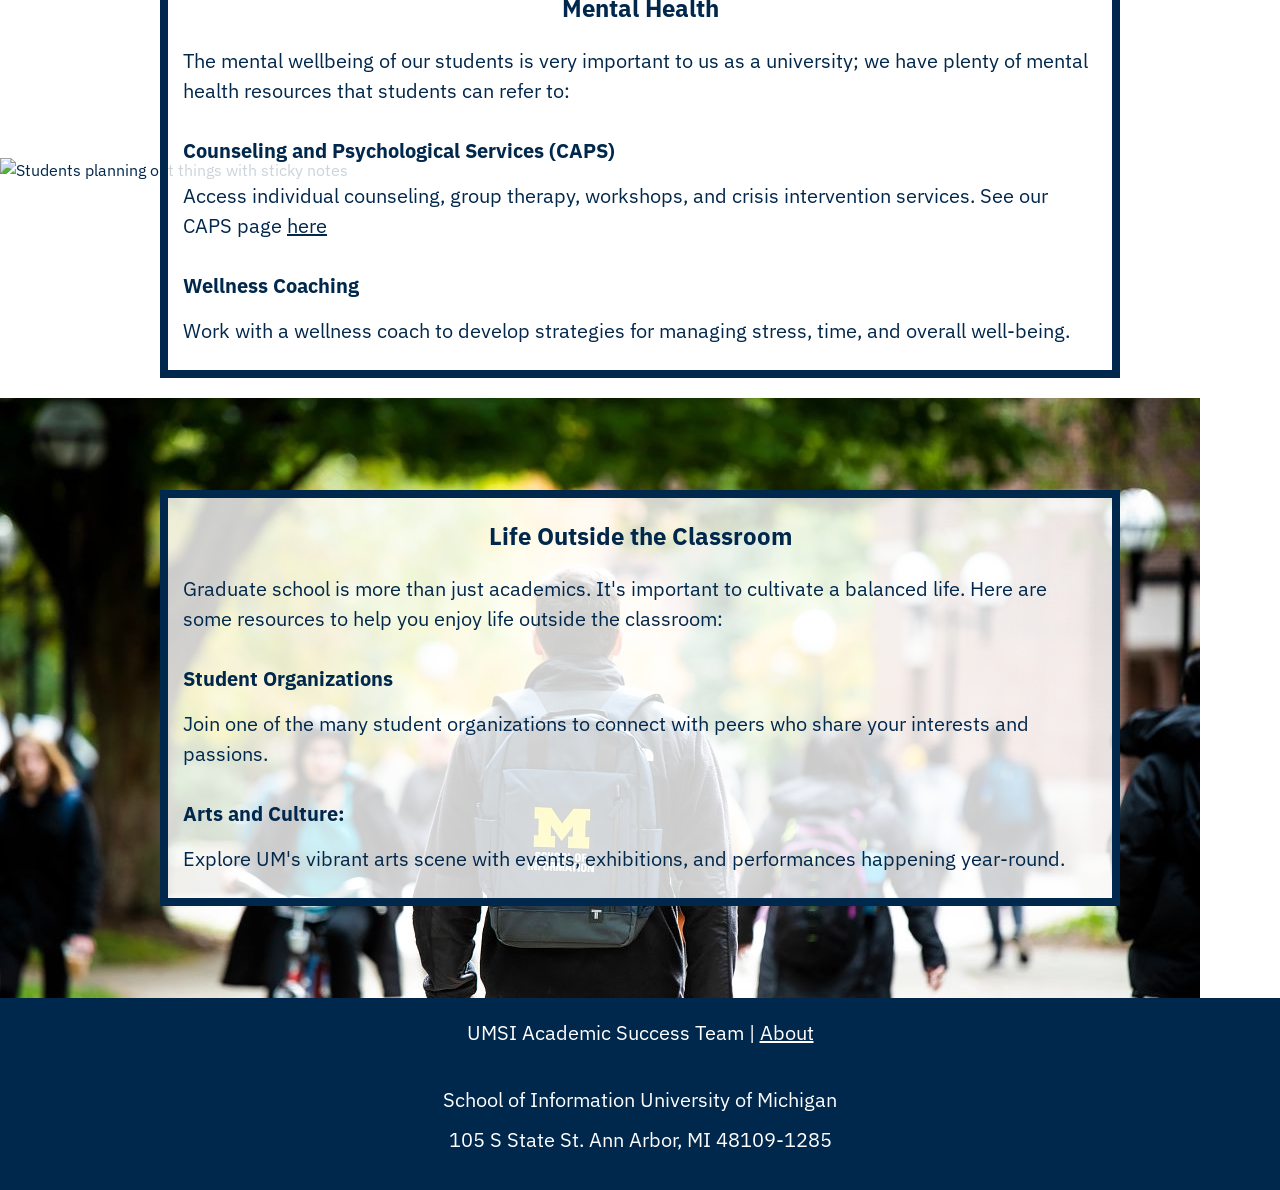
==== commit 019ed19b: "Changes!" ====
--- a/index.html
+++ b/index.html
@@ -26,7 +26,7 @@
     </header>
     <main id="main">
         <div class="container">
-            <div class="row-1 textbox" tabindex="1">
+            <div class="row-1 textbox">
                 <h2>Welcome to the UM Success Navigator</h2>
                 <p> Your Comprehensive Guide to Resources for Undergraduate School Success</p>
                 <p>This guide is set up to help you be successful inside and outside of the classroom and we have included the following resources throughout our site:</p>
@@ -43,7 +43,7 @@
                 <img src="images/MCOMMONS-WinterSemester2025-32.jpg" alt="A snowy day on North Campus">
             </div>
 
-            <div class="row-2 textbox" tabindex="2">
+            <div class="row-2 textbox">
                 <h2>Physical Health</h2>
                 <p>Keeping your body healthy is essential for success. The University of Michigan offers numerous resources to help you stay in top physical condition:</p>
                 <article>
@@ -52,7 +52,7 @@
                 </article>
                 <article>
                     <h4>Recreational Sports</h4>
-                    <p>Participate in various fitness programs, sports clubs, and use of gym facilities to stay active and healthy. See <a href = "https://recsports.umich.edu/" tabindex="3">here</a> for more information on the school's recreational sport opportunities.</p>
+                    <p>Participate in various fitness programs, sports clubs, and use of gym facilities to stay active and healthy. See <a href = "https://recsports.umich.edu/">here</a> for more information on the school's recreational sport opportunities.</p>
                 </article>
             </div>
 
@@ -60,12 +60,12 @@
                 <img src="images/UHS.jpg" alt="University Health Services building">
             </div>
 
-            <div class="row-3 textbox" tabindex="4">
+            <div class="row-3 textbox">
                 <h2>Mental Health</h2>
                 <p>The mental wellbeing of our students is very important to us as a university; we have plenty of mental health resources that students can refer to:</p>
                 <article>
                     <h4>Counseling and Psychological Services (CAPS)</h4>
-                    <p>Access individual counseling, group therapy, workshops, and crisis intervention services. See our CAPS page <a href = "caps.html" tabindex="5">here</a></p>
+                    <p>Access individual counseling, group therapy, workshops, and crisis intervention services. See our CAPS page <a href = "caps.html">here</a></p>
                 </article>
                 <article>
                     <h4>Wellness Coaching</h4> 
@@ -85,7 +85,7 @@
                 <img src="/Users/kennedy/Desktop/SI339/client_project_w25/images/UMSI_DesignJam_GreatLakesWaterSafety.JPG" alt="Students planning out things with sticky notes">
             </div>
 
-            <div class="row-4 textbox" tabindex="6">
+            <div class="row-4 textbox">
                 <h2>Life Outside the Classroom</h2>
                 <p>Graduate school is more than just academics. It's important to cultivate a balanced life. Here are some resources to help you enjoy life outside the classroom:</p>
                 <article>
@@ -119,7 +119,10 @@
         </div>
     </main>
     <footer>
-        <p>MSI Academic Advising | <a href="https://sites.google.com/umich.edu/msiacademicadvising/student-support-resources" tabindex="5">UMSI Academic Advising </a></p>
+        <p>UMSI Academic Success Team | <a href="https://www.si.umich.edu/student-experience/academic-success/about-academic-programs-and-student-life-team">About </a></p> <br> <br>
+        <p>School of Information University of Michigan <br> <br>
+            105 S State St. Ann Arbor, MI 48109-1285
+        </p>
     </footer>
 </body>
 </html>
--- a/css/style.css
+++ b/css/style.css
@@ -23,6 +23,7 @@
 
 *{
     font-family: "IBM Plex Sans", sans-serif;
+    line-height: 1.5;
 }
 
 a {
@@ -70,6 +71,16 @@
     text-align: left;
     vertical-align: middle;
     overflow: scroll;
+}
+
+.textbox-full {
+    grid-column-start: 2;
+    grid-column-end: 2;
+    max-height: 600px;
+
+    text-align: left;
+    vertical-align: middle;
+    overflow: hidden;
     margin: auto;
 }
 
@@ -126,10 +137,19 @@
     grid-row-start: 4;       
     grid-row-end: 4;  
 }
+.row-5 {
+    grid-row-start: 5;       
+    grid-row-end: 5;  
+}
+.row-6 {
+    grid-row-start: 6;       
+    grid-row-end: 6;  
+}
 nav {
     margin-top: 25px;
     margin-bottom: 25px;
     text-align: center;
+    line-height: 1.5;
 }
 nav li {
     display: inline;
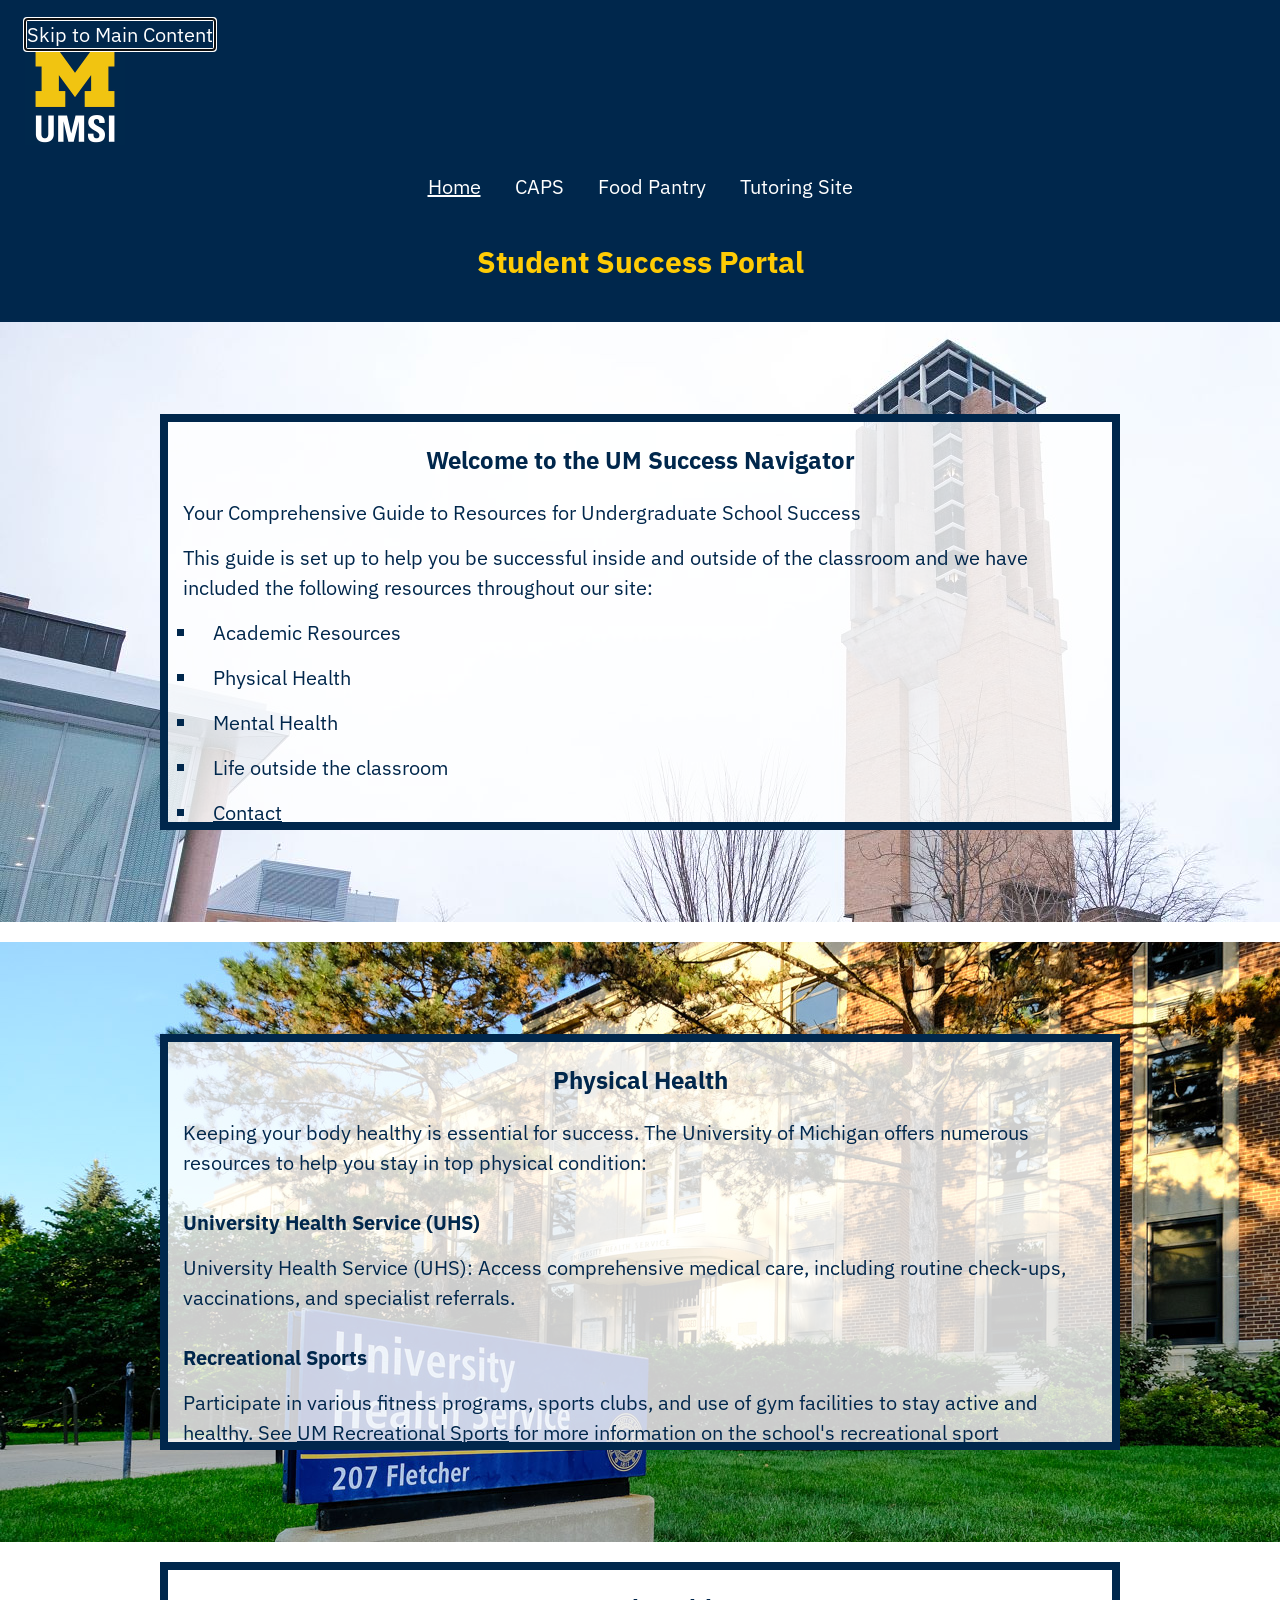
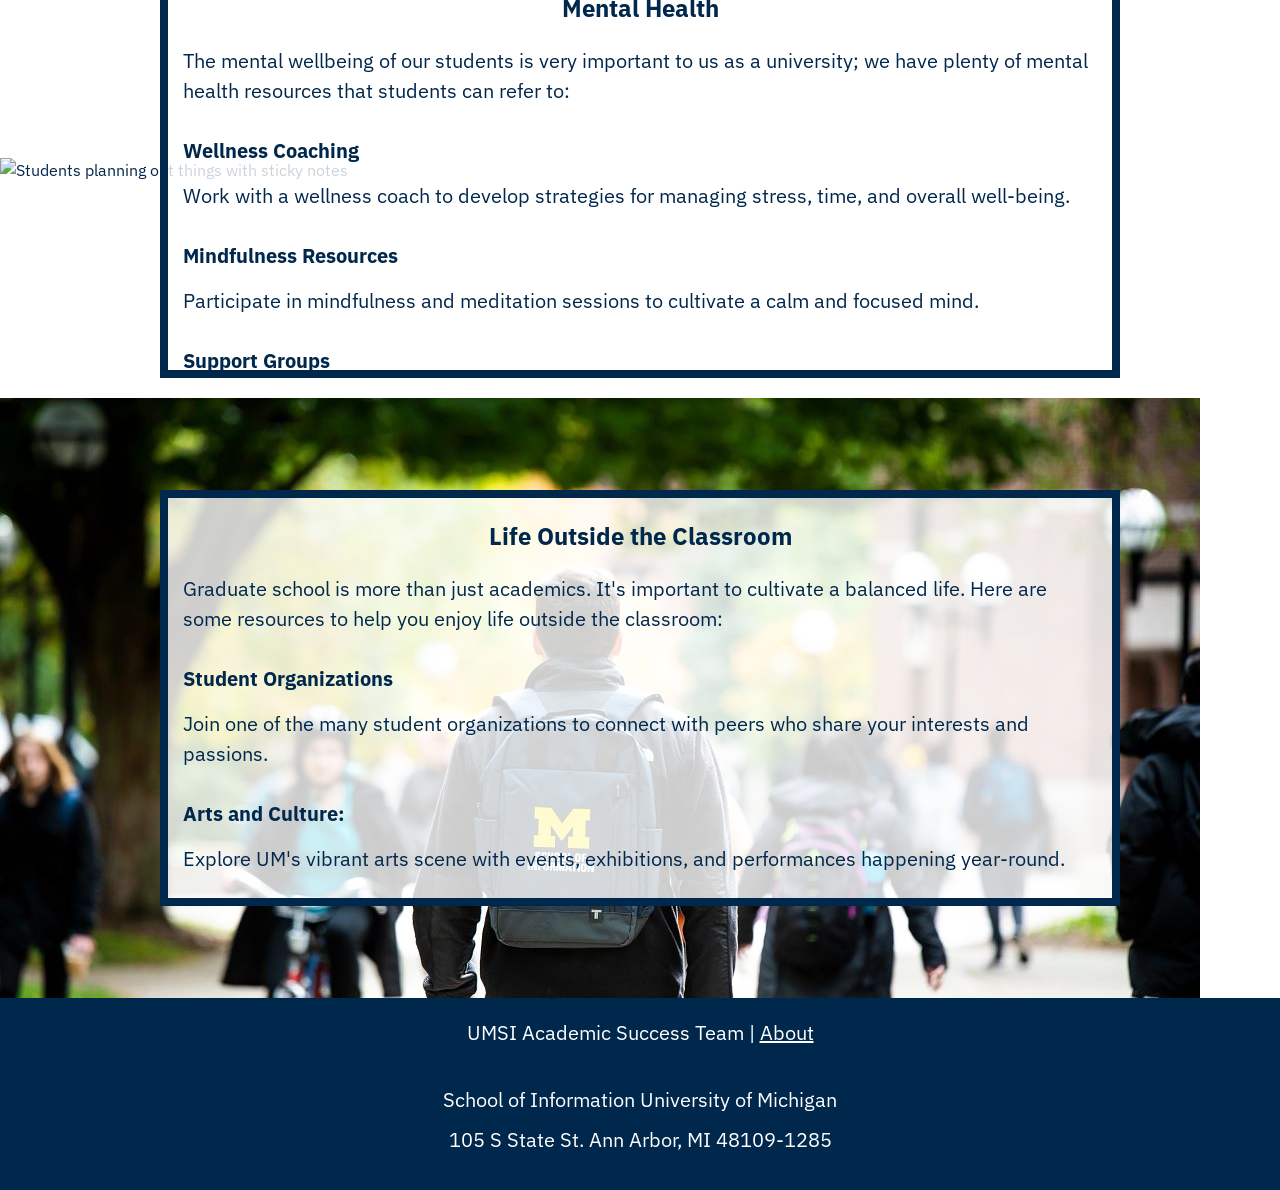
==== commit 165c7cf0: "Final changes I hope" ====
--- a/index.html
+++ b/index.html
@@ -16,10 +16,12 @@
         <div class="skip"><a href="#main" autofocus tabindex="0">Skip to Main Content</a></div>
         <img id="logo" src="images/UMSI_signature_vertical_informal_solidblue.jpg" alt="UMSI Logo"><br>
         <nav>
-            <li><a href = "index.html" class="selected">Home</a></li>
-            <li><a href = "caps.html">CAPS</a></li>
-            <li><a href = "food_pantry.html">Food Pantry</a></li>
-            <li><a href = "tutoring_site.html">Tutoring Site</a></li>
+            <ul id="menu">
+                <li><a href = "index.html" class="selected">Home</a></li>
+                <li><a href = "caps.html">CAPS</a></li>
+                <li><a href = "food_pantry.html">Food Pantry</a></li>
+                <li><a href = "tutoring_site.html">Tutoring Site</a></li>
+            </ul>
         </nav>
         <h1>Student Success Portal</h1>
 
@@ -35,7 +37,7 @@
                     <li>Physical Health</li>
                     <li>Mental Health</li>
                     <li>Life outside the classroom</li>
-                    <li>Contact</li>
+                    <li><a href="#footer">Contact</a></li>
                 </ul>
             </div>
 
@@ -47,12 +49,12 @@
                 <h2>Physical Health</h2>
                 <p>Keeping your body healthy is essential for success. The University of Michigan offers numerous resources to help you stay in top physical condition:</p>
                 <article>
-                    <h4>University Health Service (UHS)</h4>
+                    <h3>University Health Service (UHS)</h3>
                     <p>University Health Service (UHS): Access comprehensive medical care, including routine check-ups, vaccinations, and specialist referrals.</p>
                 </article>
                 <article>
-                    <h4>Recreational Sports</h4>
-                    <p>Participate in various fitness programs, sports clubs, and use of gym facilities to stay active and healthy. See <a href = "https://recsports.umich.edu/">here</a> for more information on the school's recreational sport opportunities.</p>
+                    <h3>Recreational Sports</h3>
+                    <p>Participate in various fitness programs, sports clubs, and use of gym facilities to stay active and healthy. See <a href = "https://recsports.umich.edu/">UM Recreational Sports</a> for more information on the school's recreational sport opportunities.</p>
                 </article>
             </div>
 
@@ -64,20 +66,20 @@
                 <h2>Mental Health</h2>
                 <p>The mental wellbeing of our students is very important to us as a university; we have plenty of mental health resources that students can refer to:</p>
                 <article>
-                    <h4>Counseling and Psychological Services (CAPS)</h4>
-                    <p>Access individual counseling, group therapy, workshops, and crisis intervention services. See our CAPS page <a href = "caps.html">here</a></p>
-                </article>
-                <article>
-                    <h4>Wellness Coaching</h4> 
+                    <h3>Wellness Coaching</h3> 
                     <p>Work with a wellness coach to develop strategies for managing stress, time, and overall well-being.</p>
                 </article>
                 <article>
-                    <h4>Mindfulness Resources</h4>
+                    <h3>Mindfulness Resources</h3>
                     <p>Participate in mindfulness and meditation sessions to cultivate a calm and focused mind.</p>
                 </article>
                 <article>
-                    <h4>Support Groups</h4>
+                    <h3>Support Groups</h3>
                     <p>Join peer support groups for shared experiences and collective coping strategies.</p>
+                </article>
+                <article>
+                    <h3>Counseling and Psychological Services (CAPS)</h3>
+                    <p>Access individual counseling, group therapy, workshops, and crisis intervention services. See our <a href = "caps.html">CAPS page</a> for more information.</p>
                 </article>
             </div>
 
@@ -89,24 +91,24 @@
                 <h2>Life Outside the Classroom</h2>
                 <p>Graduate school is more than just academics. It's important to cultivate a balanced life. Here are some resources to help you enjoy life outside the classroom:</p>
                 <article>
-                    <h4>Student Organizations</h4> 
+                    <h3>Student Organizations</h3> 
                     <p>Join one of the many student organizations to connect with peers who share your interests and passions. </p>
                 </article>
                 <article>
-                    <h4>Arts and Culture:</h4> 
+                    <h3>Arts and Culture:</h3> 
                     <p>Explore UM's vibrant arts scene with events, exhibitions, and performances happening year-round. </p>
                 </article>
                 <article>
-                    <h4>Career Services:</h4> 
+                    <h3>Career Services:</h3> 
                     <p>Utilize career counseling, job search resources, and networking opportunities to prepare for your professional future.</p>
                 </article>
                 <article>
-                    <h4>Community Engagement:</h4> 
+                    <h3>Community Engagement:</h3> 
                     <p>Get involved with local volunteering opportunities and community service projects to make a positive impact.</p>
                 </article>
                 <article>
-                    <h4>Housing and Dining:</h4>
-                    <p>Find information on on-campus housing options and dining services to ensure a comfortable living experience.</p>
+                    <h3>Housing and Dining:</h3>
+                    <p>Find information on <a href="https://housing.umich.edu/">on-campus housing options</a> and dining services to ensure a comfortable living experience.</p>
                 </article>
                 </ul>
             </div>
@@ -118,7 +120,7 @@
             UMGPT. (2024). UMGPT (August 29th version) [Large language model]. -->
         </div>
     </main>
-    <footer>
+    <footer id="footer">
         <p>UMSI Academic Success Team | <a href="https://www.si.umich.edu/student-experience/academic-success/about-academic-programs-and-student-life-team">About </a></p> <br> <br>
         <p>School of Information University of Michigan <br> <br>
             105 S State St. Ann Arbor, MI 48109-1285
--- a/css/style.css
+++ b/css/style.css
@@ -114,10 +114,6 @@
 }
 h3 {
     font-size: 20px;
-    text-align: center;
-}
-h4 {
-    font-size: 20px;
     padding: 15px;
     font-weight: bold;
 }
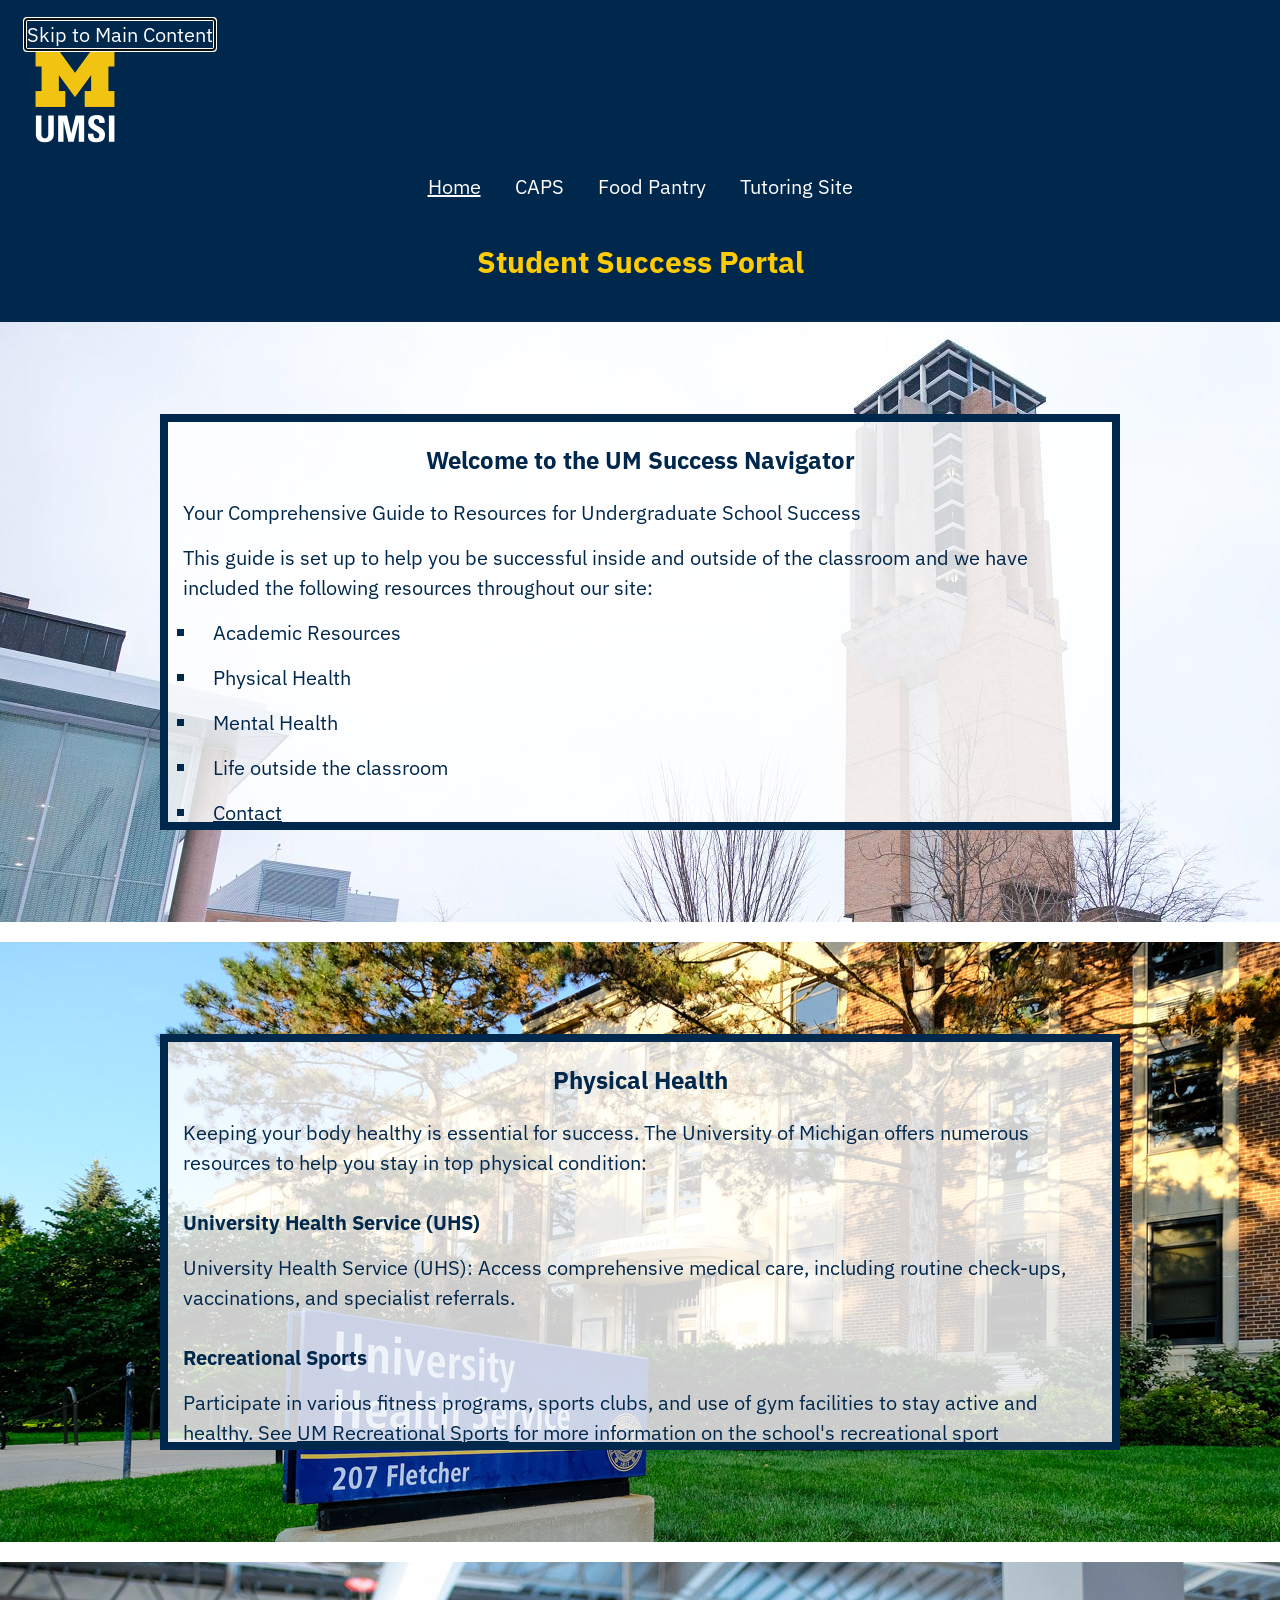
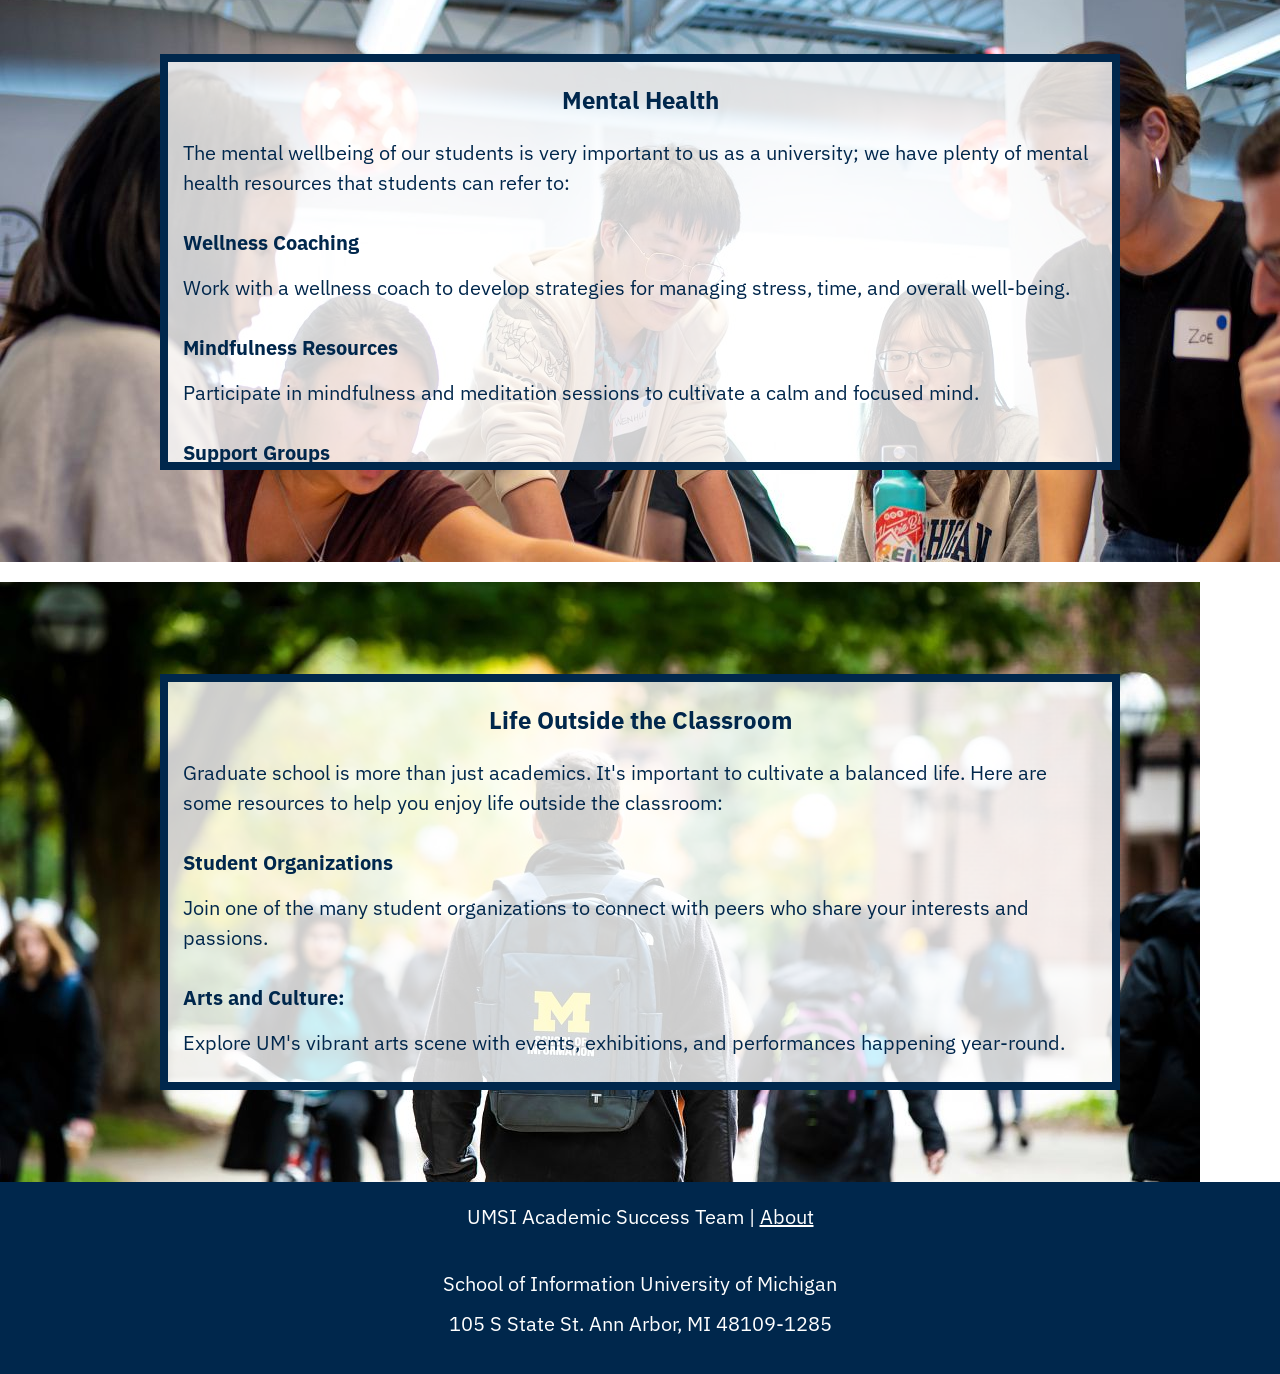
==== commit 2c1271e8: "Image thing" ====
--- a/index.html
+++ b/index.html
@@ -84,7 +84,7 @@
             </div>
 
             <div class="row-3 imgbox">
-                <img src="/Users/kennedy/Desktop/SI339/client_project_w25/images/UMSI_DesignJam_GreatLakesWaterSafety.JPG" alt="Students planning out things with sticky notes">
+                <img src="images/UMSI_DesignJam_GreatLakesWaterSafety.jpg" alt="Students planning out things with sticky notes">
             </div>
 
             <div class="row-4 textbox">
--- a/css/style.css
+++ b/css/style.css
@@ -76,7 +76,7 @@
 .textbox-full {
     grid-column-start: 2;
     grid-column-end: 2;
-    max-height: 600px;
+    max-height: 750px;
 
     text-align: left;
     vertical-align: middle;
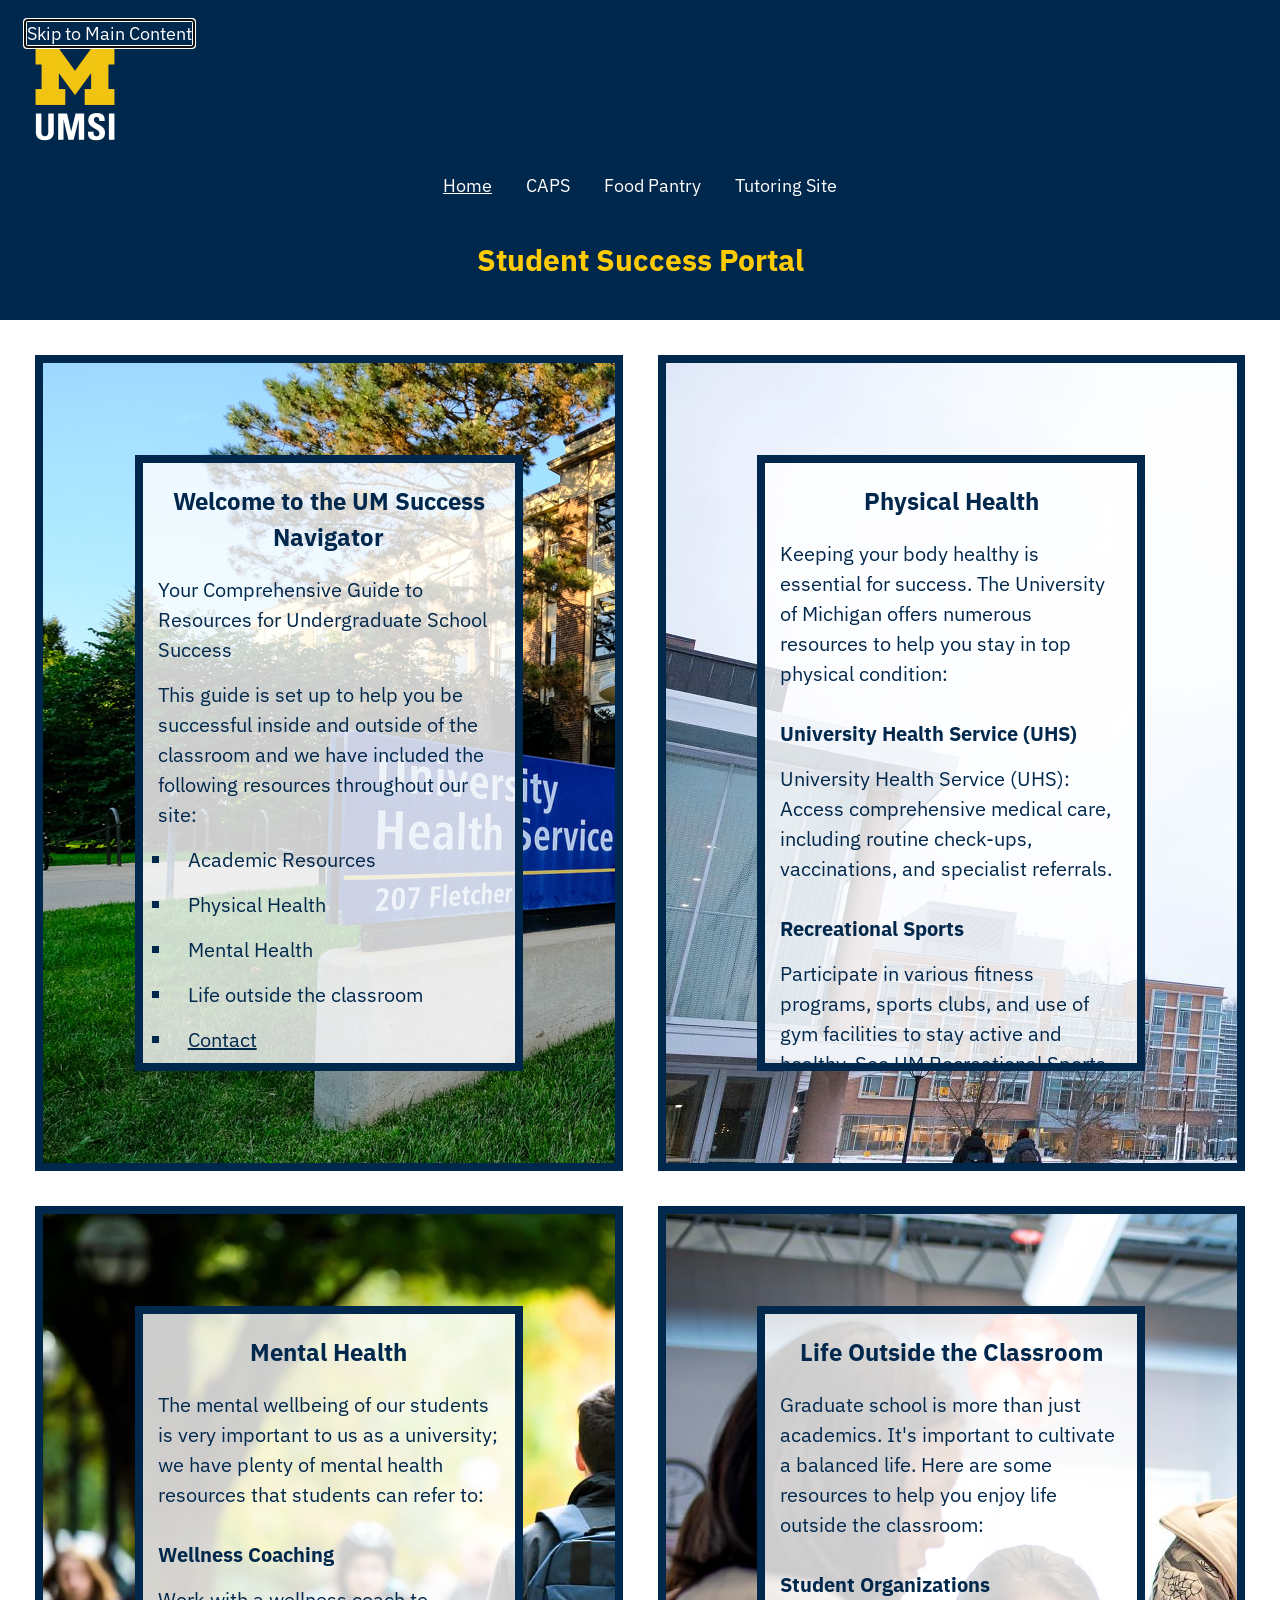
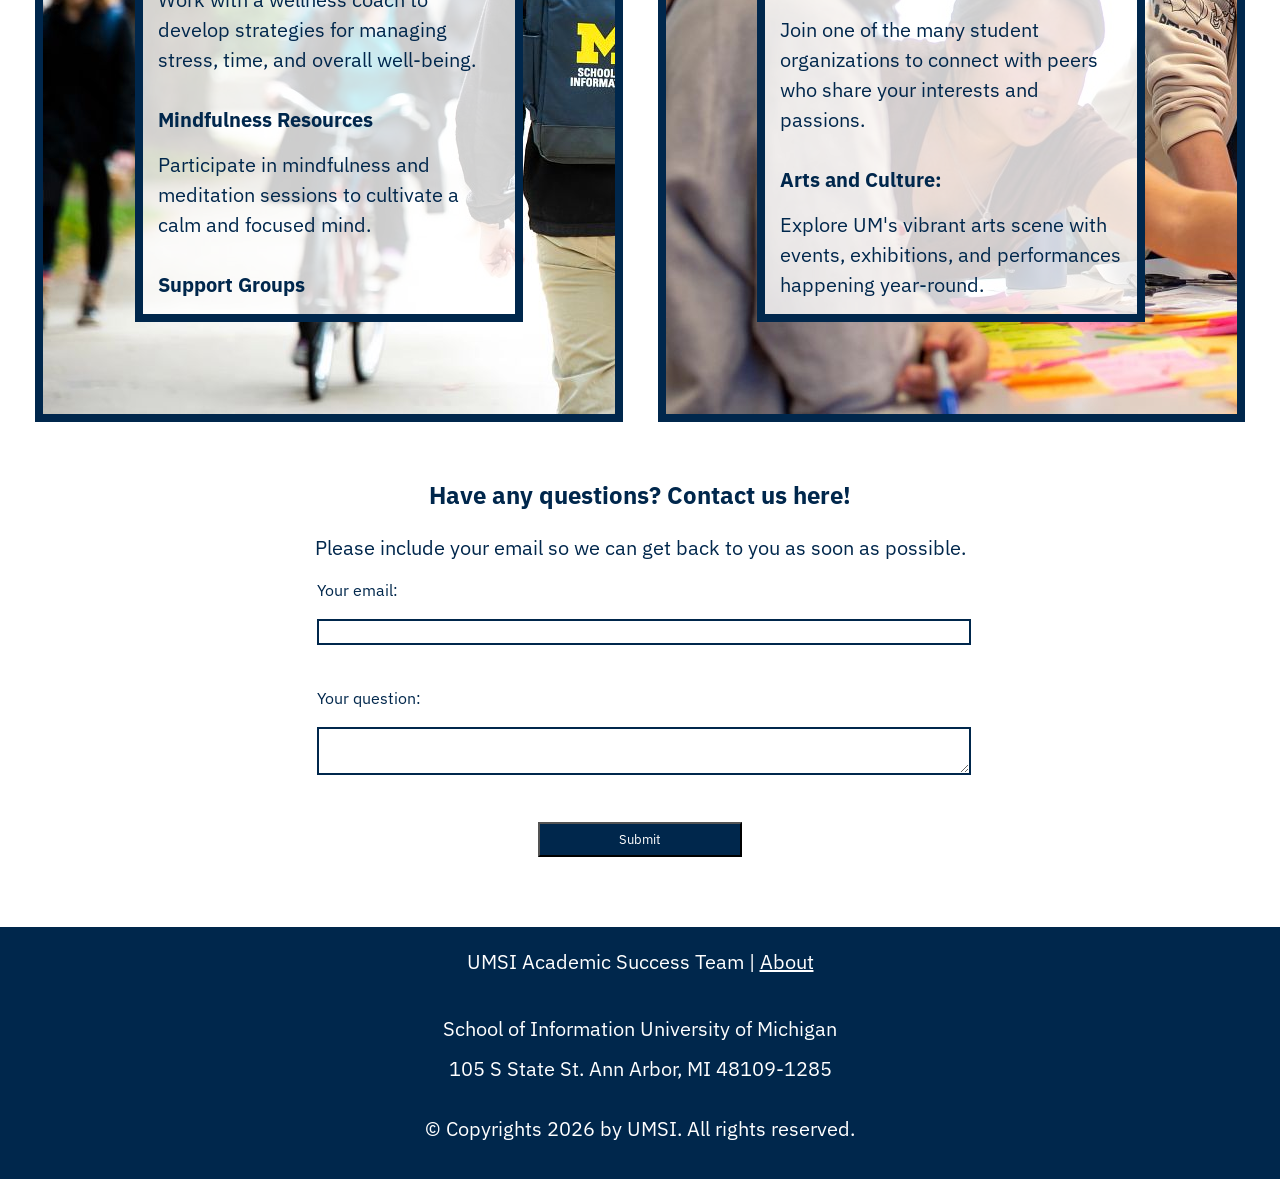
==== commit 614a0d13: "Changes" ====
--- a/index.html
+++ b/index.html
@@ -110,7 +110,6 @@
                     <h3>Housing and Dining:</h3>
                     <p>Find information on <a href="https://housing.umich.edu/">on-campus housing options</a> and dining services to ensure a comfortable living experience.</p>
                 </article>
-                </ul>
             </div>
 
             <div class="row-4 imgbox">
@@ -118,13 +117,27 @@
             </div>
             <!-- Content taken & modified from UMGPT with the prompt, "write me a webpage of intro content to help University of Michigan Master's students navigate different resources for being successful in grad school - this will include academic resources, physical health resources, mental health resources, support for life outside the classroom"
             UMGPT. (2024). UMGPT (August 29th version) [Large language model]. -->
+
+            <form class="textbox-full" action="https://formspree.io/f/xqapklpb" method="POST">
+                <h2> Have any questions? Contact us here! </h2>
+                <p> Please include your email so we can get back to you as soon as possible.</p>
+                <label> Your email: <input type="email" name="email" required> </label> <br> <br>
+                <label> Your question: <textarea name="message" required></textarea> </label> <br> <br>
+                <button type="submit">Submit</button>
+            </form>
         </div>
     </main>
-    <footer id="footer">
+    <footer>
         <p>UMSI Academic Success Team | <a href="https://www.si.umich.edu/student-experience/academic-success/about-academic-programs-and-student-life-team">About </a></p> <br> <br>
         <p>School of Information University of Michigan <br> <br>
-            105 S State St. Ann Arbor, MI 48109-1285
+            105 S State St. Ann Arbor, MI 48109-1285 <br> <br> <br>
+
+            © Copyrights <span id="year"></span> by UMSI. All rights reserved.
         </p>
     </footer>
+
+    <script>
+        document.getElementById("year").innerHTML = new Date().getFullYear();
+    </script>
 </body>
 </html>
--- a/css/style.css
+++ b/css/style.css
@@ -32,6 +32,7 @@
 }
 
 header a {
+    font-size: 18px;
     text-decoration: none;
 }
 header .selected {
@@ -84,6 +85,10 @@
     margin: auto;
 }
 
+.errtext {
+    text-align: center;
+}
+
 p, li {
     font-size: 20px;
     padding: 15px;
@@ -92,6 +97,29 @@
 
 .textbox li {
     text-align: left;
+}
+
+label {
+    margin: 2.5%;
+}
+
+input, textarea {
+    width: 95%;
+    border: 2px solid #00274C;
+    margin: 2.5%;
+}
+
+button {
+    background-color: #00274C;
+    width: 30%;
+    margin-right: 35%;
+    margin-left: 35%;
+    height: 35px;
+    color: white;
+}
+
+form {
+    padding-bottom: 35px;
 }
 
 header {
@@ -172,4 +200,82 @@
     html{
         scroll-behavior: auto;
     }
+}
+
+@media screen and (min-width: 750px) {
+    /* Make two columns! */
+    .container {
+        grid-template-columns: 1fr 6fr 1fr 1fr 6fr 1fr;
+        gap: 35px;
+        margin: 35px;
+    }
+    .row-2  {
+        grid-row-start: 1;       
+        grid-row-end: 1;  
+    }
+    .row-3 {
+        grid-row-start: 2;       
+        grid-row-end: 2;  
+    }
+    .row-4 {
+        grid-row-start: 2;       
+        grid-row-end: 2;  
+    }
+    .row-5 {
+        grid-row-start: 3;       
+        grid-row-end: 3;  
+    }
+    .row-6 {
+        grid-row-start: 3;       
+        grid-row-end: 3;  
+    }
+
+    .imgbox {
+        border: 8px solid #00274C;
+    }
+
+    .imgbox:nth-child(4n) {
+        grid-column-start: 1;
+        grid-column-end: 4;
+    }
+
+    .textbox:nth-child(4n + 1) {
+        grid-column-start: 2;
+        grid-column-end: 3;
+    }
+
+    .imgbox:nth-child(4n + 2) {
+        grid-column-start: 4;
+        grid-column-end: 7;
+    }
+
+    .textbox:nth-child(4n + 3) {
+        grid-column-start: 5;
+        grid-column-end: 6;
+    }
+
+    .textbox-full {
+        grid-column-start: 2;
+        grid-column-end: 6;
+    }
+
+    .imgbox {
+        max-height: 800px;
+    }
+    
+    .textbox {
+        max-height: 600px;
+    }
+    
+    /*
+    .textbox-full {
+        grid-column-start: 2;
+        grid-column-end: 2;
+        max-height: 750px;
+    
+        text-align: left;
+        vertical-align: middle;
+        overflow: hidden;
+        margin: auto;
+    }*/
 }
